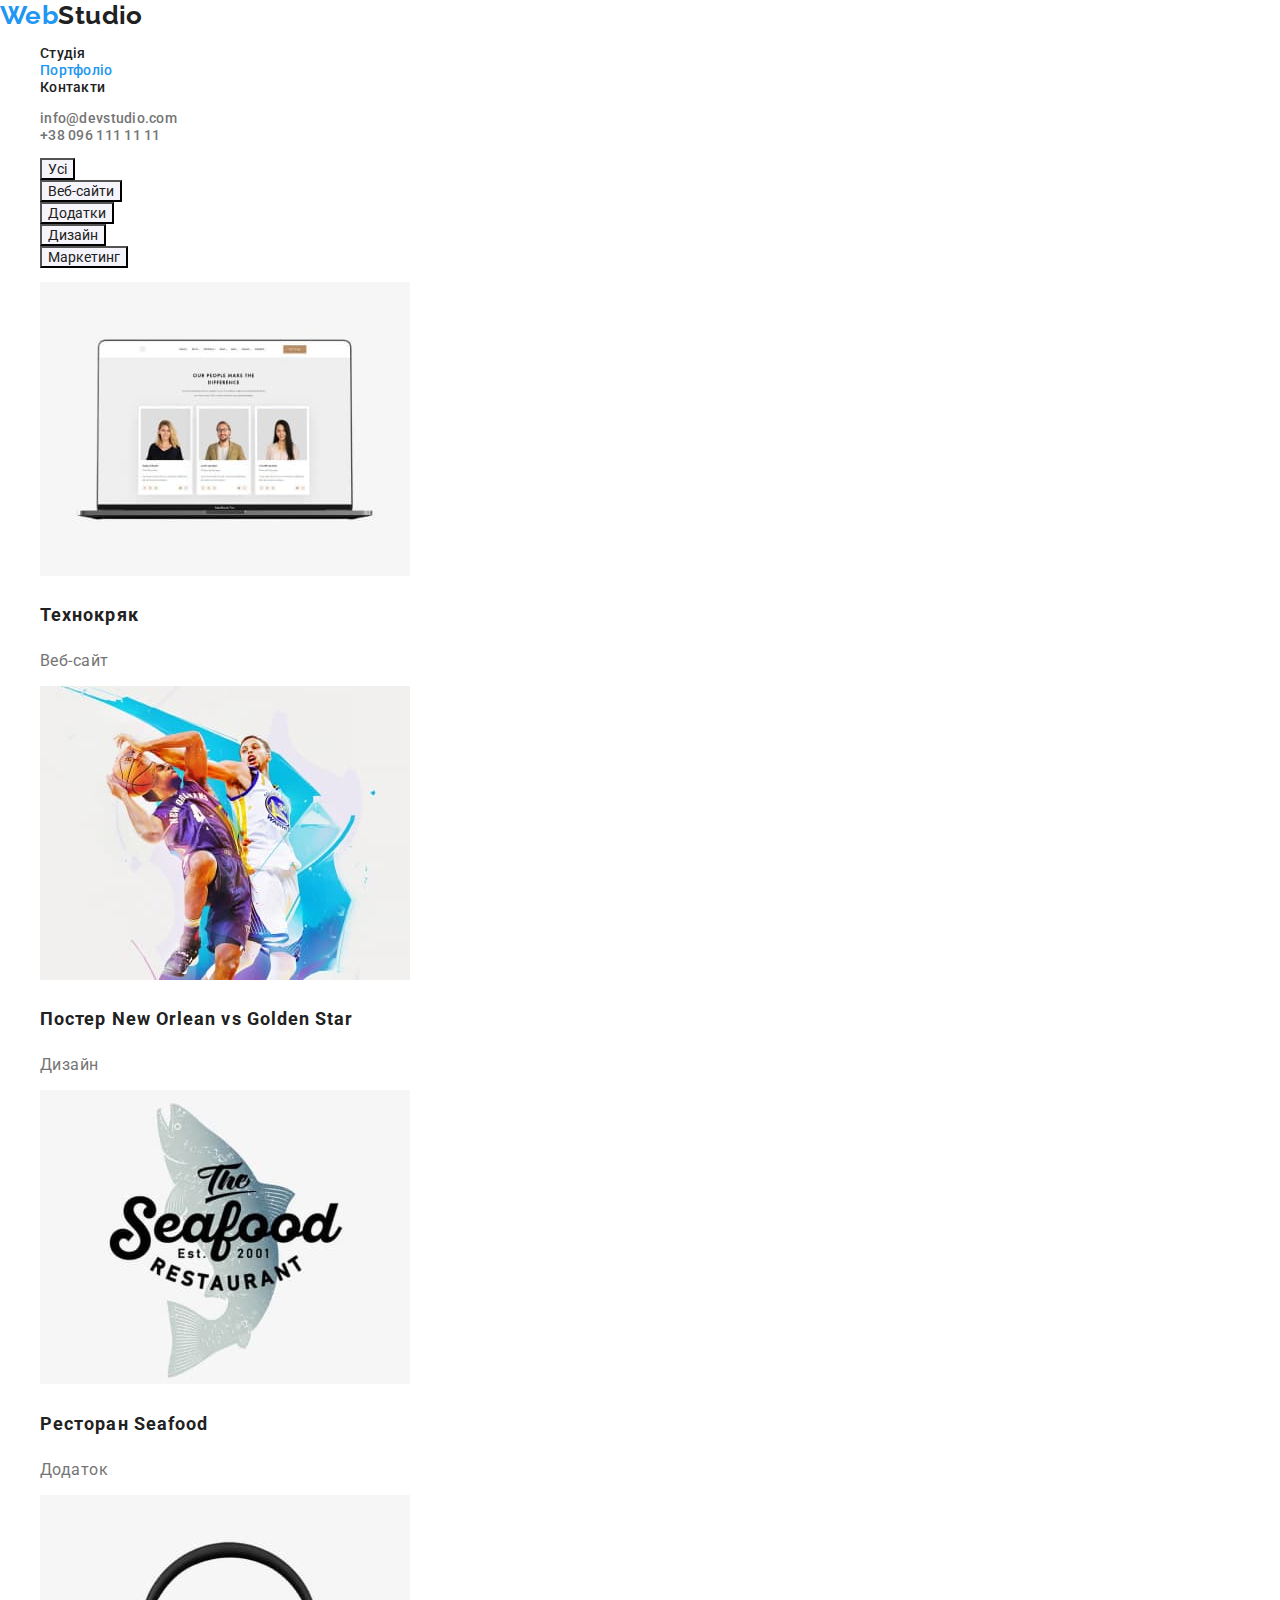
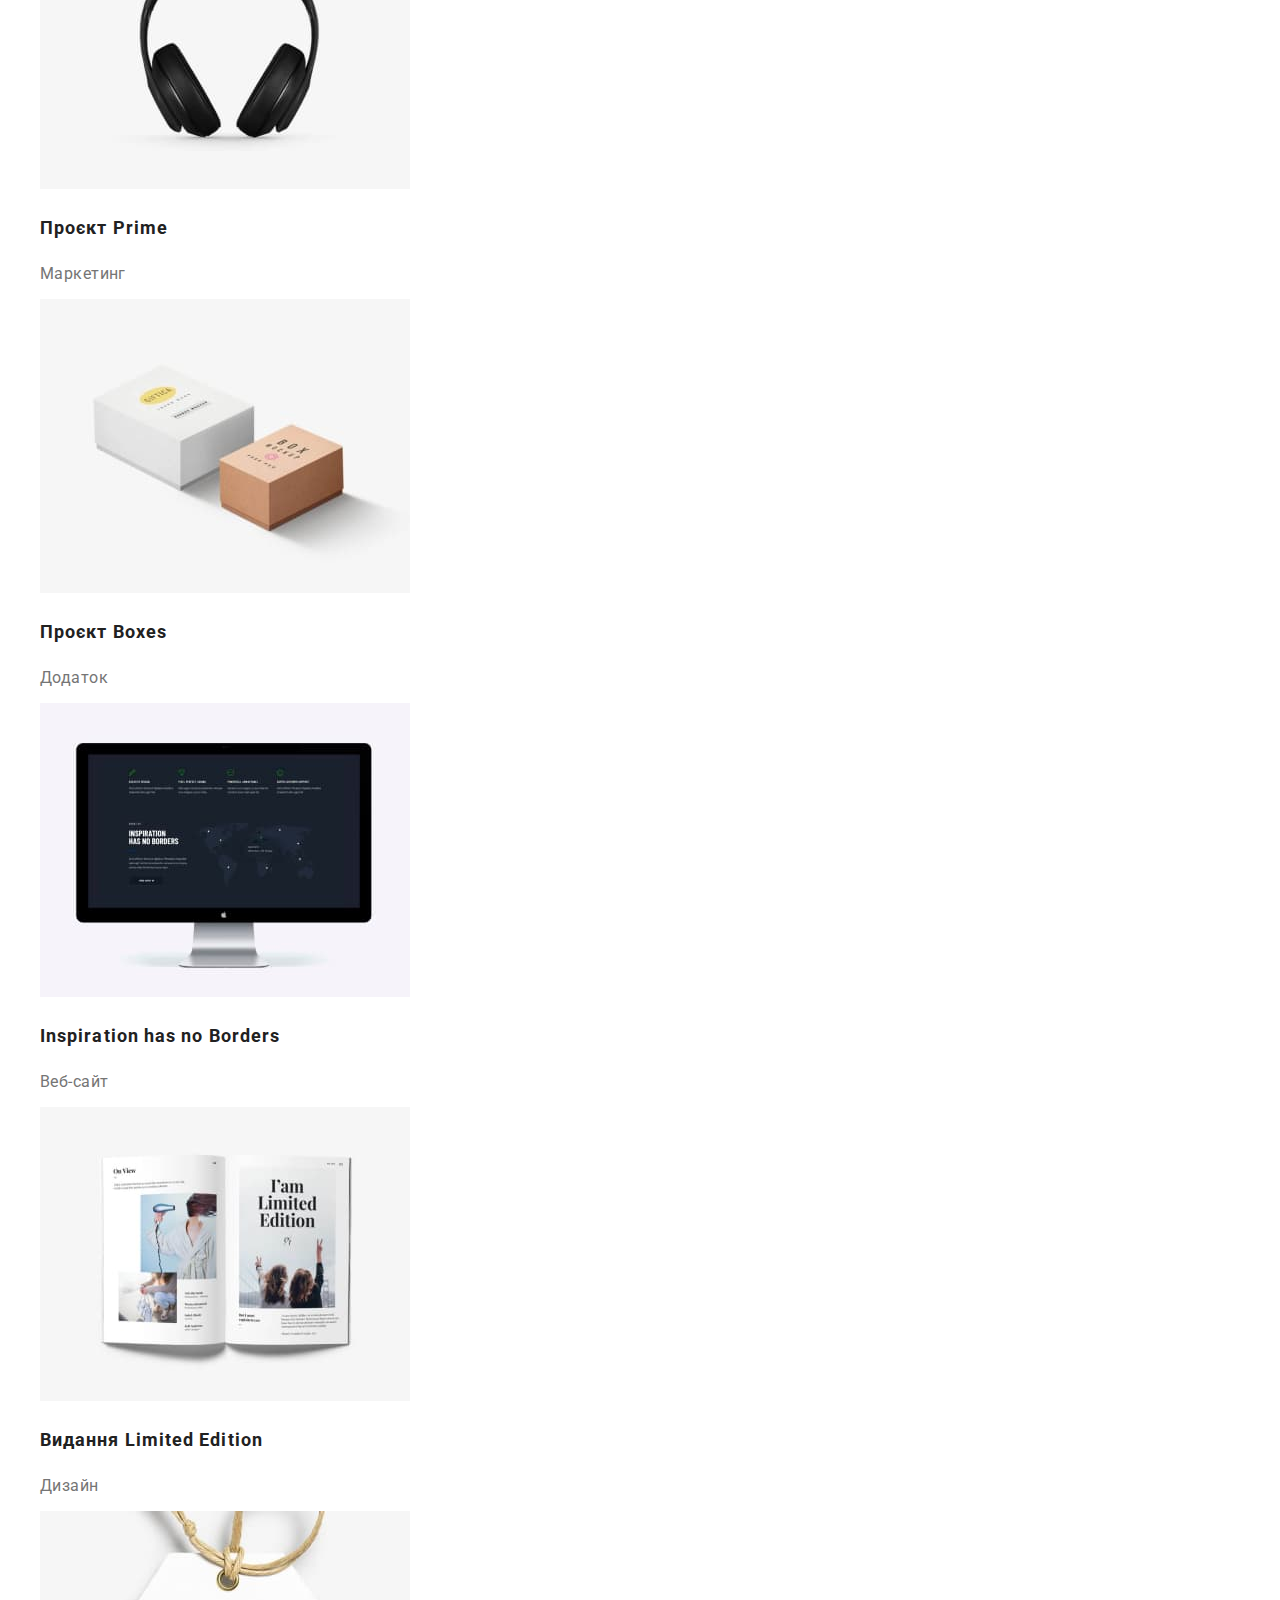
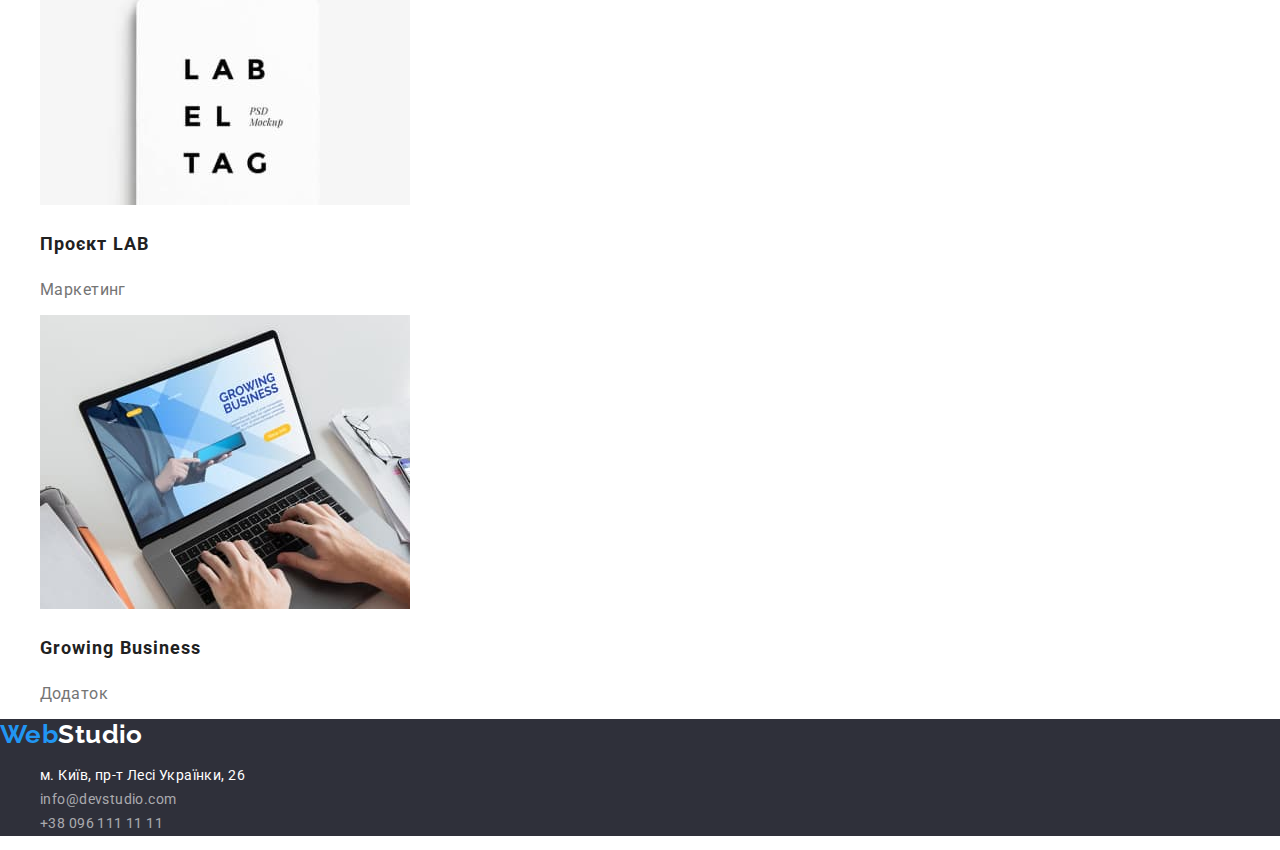
==== portfolio.html @ c24fa5ad "start hw3" ====
<!DOCTYPE html>
<html lang="en">
  <head>
    <meta charset="UTF-8" />
    <meta http-equiv="X-UA-Compatible" content="IE=edge" />
    <meta name="viewport" content="width=device-width, initial-scale=1.0" />
    <title>Portfolio</title>
    <link rel="preconnect" href="https://fonts.googleapis.com" />
    <link rel="preconnect" href="https://fonts.gstatic.com" crossorigin />
    <link
      href="https://fonts.googleapis.com/css2?family=Raleway:wght@700&family=Roboto:wght@400;500;700;900&display=swap"
      rel="stylesheet"
    />
    <link rel="stylesheet" href="https://cdnjs.cloudflare.com/ajax/libs/modern-normalize/1.1.0/modern-normalize.min.css">
    <link rel="stylesheet" href="./css/styles.css" />
  </head>
  <body>
    <header>
      <nav>
        <a href="./index.html" class="logo"> <span class="web-color">Web</span>Studio </a>

        <ul class="site-nav list">
          <li><a href="./index.html" class="link"> Студія </a></li>
          <li><a href="./portfolio.html" class="link current"> Портфоліо </a></li>
          <li><a href="#" class="link"> Контакти </a></li>
        </ul>
      </nav>

      <ul class="contact-nav list">
        <li><a href="mailto:info@devstudio.com" class="link-contact">info@devstudio.com</a></li>
        <li><a href="tel:+380961111111" class="link-contact">+38 096 111 11 11</a></li>
      </ul>
    </header>
    <main>
      <section>
        <h1 class="visually-hidden">Наше портфоліо</h1>
        <ul class="list">
          <li><button type="button" class="button-portfolio">Усі</button></li>
          <li><button type="button" class="button-portfolio">Веб-сайти</button></li>
          <li><button type="button" class="button-portfolio">Додатки</button></li>
          <li><button type="button" class="button-portfolio">Дизайн</button></li>
          <li><button type="button" class="button-portfolio">Маркетинг</button></li>
        </ul>
        <ul class="portfolio-list list">
          <li>
            <img src="./images/portfolio-1.jpg" alt="Зображення першого проєкту" width="370" />
            <h3 class="portfolio-header">Технокряк</h3>
            <p class="content-portfolio">Веб-сайт</p>
          </li>
          <li>
            <img src="./images/portfolio-2.jpg" alt="Зображення другого проєкту" width="370" />
            <h3 class="portfolio-header">Постер New Orlean vs Golden Star</h3>
            <p class="content-portfolio">Дизайн</p>
          </li>
          <li>
            <img src="./images/portfolio-3.jpg" alt="Зображення третього проєкту" width="370" />
            <h3 class="portfolio-header">Ресторан Seafood</h3>
            <p class="content-portfolio">Додаток</p>
          </li>
          <li>
            <img src="./images/portfolio-4.jpg" alt="Зображення четвертого проєкту" width="370" />
            <h3 class="portfolio-header">Проєкт Prime</h3>
            <p class="content-portfolio">Маркетинг</p>
          </li>
          <li>
            <img src="./images/portfolio-5.jpg" alt="Зображення п'ятого проєкту" width="370" />
            <h3 class="portfolio-header">Проєкт Boxes</h3>
            <p class="content-portfolio">Додаток</p>
          </li>
          <li>
            <img src="./images/portfolio-6.jpg" alt="Зображення шостого проєкту" width="370" />
            <h3 class="portfolio-header">Inspiration has no Borders</h3>
            <p class="content-portfolio">Веб-сайт</p>
          </li>
          <li>
            <img src="./images/portfolio-7.jpg" alt="Зображення сьомого проєкту" width="370" />
            <h3 class="portfolio-header">Видання Limited Edition</h3>
            <p class="content-portfolio">Дизайн</p>
          </li>
          <li>
            <img src="./images/portfolio-8.jpg" alt="Зображення восьмого проєкту" width="370" />
            <h3 class="portfolio-header">Проєкт LAB</h3>
            <p class="content-portfolio">Маркетинг</p>
          </li>
          <li>
            <img src="./images/portfolio-9.jpg" alt="Зображення девятого проєкту" width="370" />
            <h3 class="portfolio-header">Growing Business</h3>
            <p class="content-portfolio">Додаток</p>
          </li>
        </ul>
      </section>
    </main>
    <footer class="pidval">
      <a href="./index.html" class="logo-footer"> <span class="web-color">Web</span>Studio </a>
      <address class="no-italic">
        <ul class="footer-nav">
          <li>
            <a
              href="https://goo.gl/maps/CPtrU1FHBa2aNyZL9"
              target="_blank"
              rel="noopener noreferrer nofollow"
              class="google-adress"
            >
              м. Київ, пр-т Лесі Українки, 26
            </a>
          </li>
          <li><a href="mailto:info@devstudio.com" class="footer-contact">info@devstudio.com</a></li>
          <li><a href="tel:+380961111111" class="footer-contact">+38 096 111 11 11</a></li>
        </ul>
      </address>
    </footer>
  </body>
</html>
---- css/styles.css ----
:root {
  --primary-text-color: #757575;
  --H-and-header: #212121;
  --logo-and-hover: #2196f3;
  --button-no-active: #f5f4fa;
  --background-color: #fff;
  --background-color-secondary: #2f303a;
}
/*головне*/
body {
  font-family: 'Raleway', sans-serif;
  font-family: 'Roboto', sans-serif;
  background-color: var(--background-color);
  color: var(--primary-text-color);
  font-weight: 400;
  font-size: 14px;
  letter-spacing: 0.03em;
  margin: 0;
}
/*загальні класи*/
.list {
  list-style: none;
}
.container {
  width: 1200px;
  margin-left: auto;
  margin-right: auto;
}
.section-title {
  font-weight: 700;
  font-size: 36px;
  line-height: 1.16;
  color: var(--H-and-header);
}
.button {
  color: var(--background-color);
  background-color: var(--logo-and-hover);
  cursor: pointer;
}
.button:hover,
.button:focus {
  background-color: #188ce8;
}
.visually-hidden {
  position: absolute;
  white-space: nowrap;
  width: 1px;
  height: 1px;
  overflow: hidden;
  border: 0;
  padding: 0;
  clip: rect(0 0 0 0);
  clip-path: inset(50%);
  margin: -1px;
}
.no-italic {
  font-style: normal;
}
/*головний банер*/
.hero {
  background: var(--background-color-secondary);
}
.hero-text {
  font-weight: 900;
  font-size: 44px;
  line-height: 1.5;
  text-transform: uppercase;
  color: var(--background-color);
}
/*логотип сайта*/
.logo {
  color: var(--H-and-header);
  font-family: 'Raleway';
  font-weight: 700;
  font-size: 26px;
  line-height: 1.19;
  text-decoration: none;
}
.web-color {
  color: var(--logo-and-hover);
}

/*навігація по сайту*/
.site-nav .link {
  color: var(--H-and-header);
  font-weight: 500;
  line-height: 1.14;
  letter-spacing: 0.02em;
  text-decoration: none;
}
.site-nav .link:hover,
.site-nav .link:focus {
  color: var(--logo-and-hover);
}
.site-nav .link.current {
  color: var(--logo-and-hover);
}
.contact-nav .link-contact {
  font-weight: 500;
  line-height: 1.14;
  letter-spacing: 0.02em;
  color: var(--primary-text-color);
  text-decoration: none;
}
.contact-nav .link-contact:hover,
.contact-nav .link-contact:focus {
  color: var(--logo-and-hover);
}
/*Наші переваги*/
.title-features {
  font-weight: 700;
  line-height: 1.14;
  text-transform: uppercase;
  color: var(--H-and-header);
}
.p-features {
  line-height: 1.71;
}
/*наша команда*/
.section-team {
  background-color: var(--button-no-active);
}
.team-card {
  background-color: var(--background-color);
}
.team-header {
  color: var(--H-and-header);
  font-weight: 500;
  font-size: 16px;
  line-height: 1.19;
}
.team-text {
  font-size: 16px;
  line-height: 1.19;
}
/*сторінка портфоліо*/
.portfolio-list .list {
  color: var(--H-and-header);
}
.button-portfolio {
  background-color: var(--button-no-active);
  color: var(--H-and-header);
  cursor: pointer;
}
.button-portfolio:hover,
.button-portfolio:focus {
  color: var(--background-color);
  background-color: var(--logo-and-hover);
}
.portfolio-header {
  font-weight: 700;
  font-size: 18px;
  line-height: 2;
  letter-spacing: 0.06em;
  color: var(--H-and-header);
}
.content-portfolio {
  font-size: 16px;
  line-height: 1.19;
}
/*footer*/
/*контакти*/
.pidval {
  background-color: var(--background-color-secondary);
}
.logo-footer {
  color: var(--background-color);
  font-family: 'Raleway';
  font-weight: 700;
  font-size: 26px;
  line-height: 1.19;
  text-decoration: none;
}
.footer-nav {
  list-style: none;
}
.google-adress {
  line-height: 1.71;
  color: var(--background-color);
  text-decoration: none;
}
.footer-contact {
  text-decoration: none;
  line-height: 1.71;
  color: rgba(255, 255, 255, 0.6);
}
.google-adress:hover,
.google-adress:focus {
  color: var(--logo-and-hover);
}
.footer-contact:hover,
.footer-contact:focus {
  color: var(--logo-and-hover);
}
/* header text color #212121 */
/* main text color #757575 */
/* text on banner and button color background: #FFFFFF; */
/* text on banner and button blue: #2196F3 ; */
/* text black: #000000; */
/* big banner: #2F303A; */
/* our team background and buttons filter: #F5F4FA; */
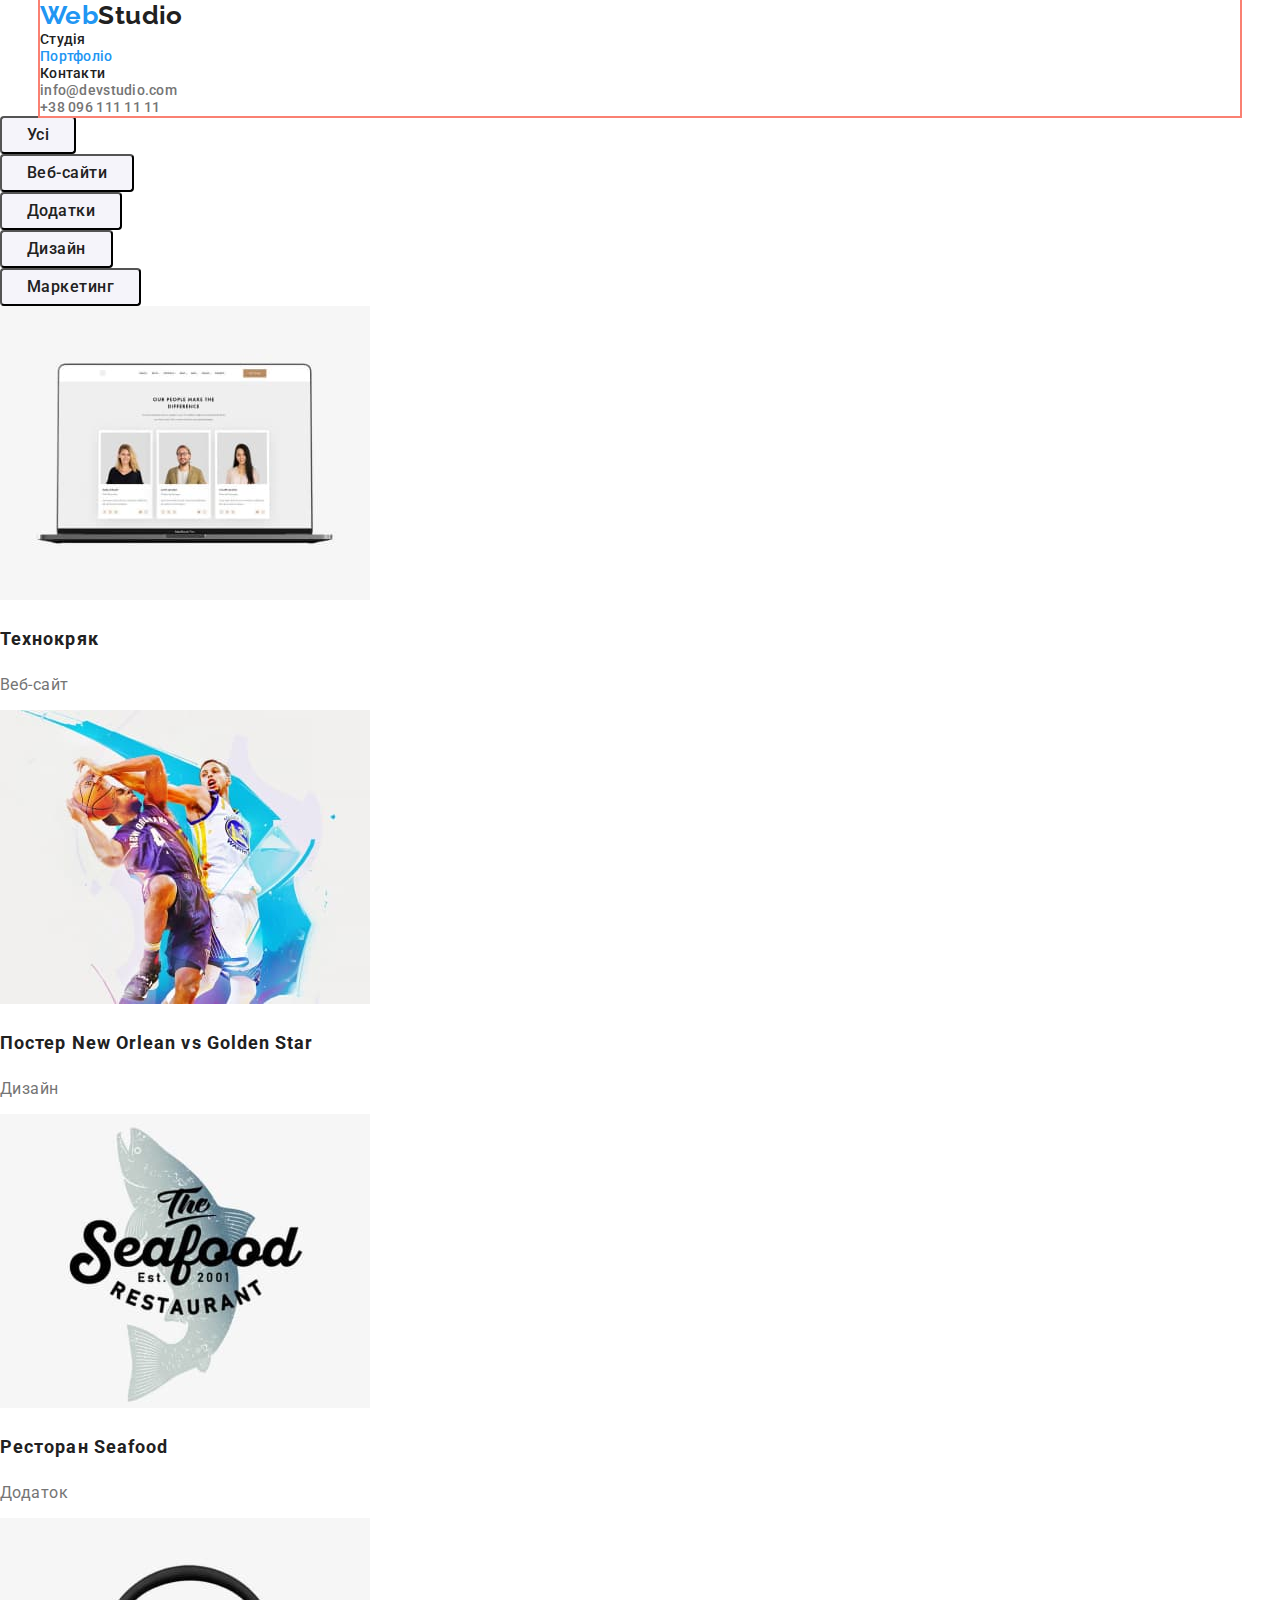
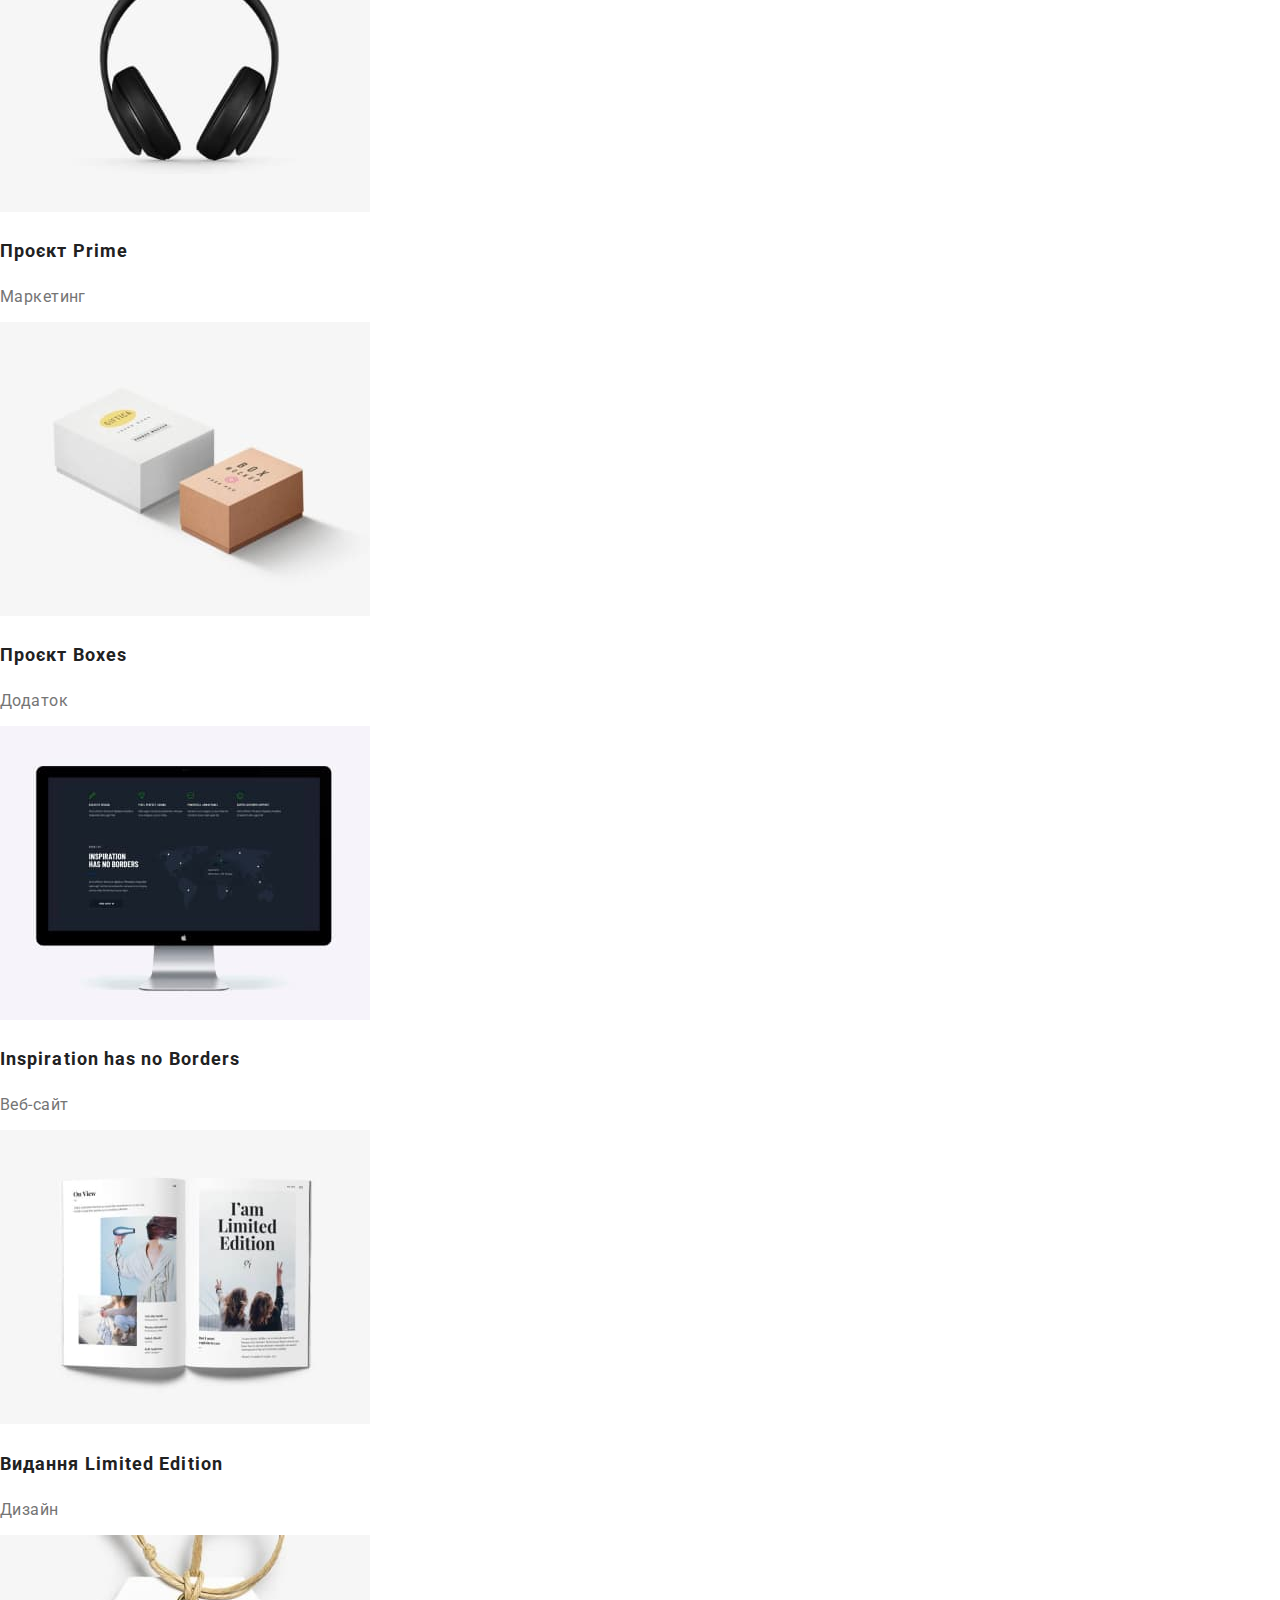
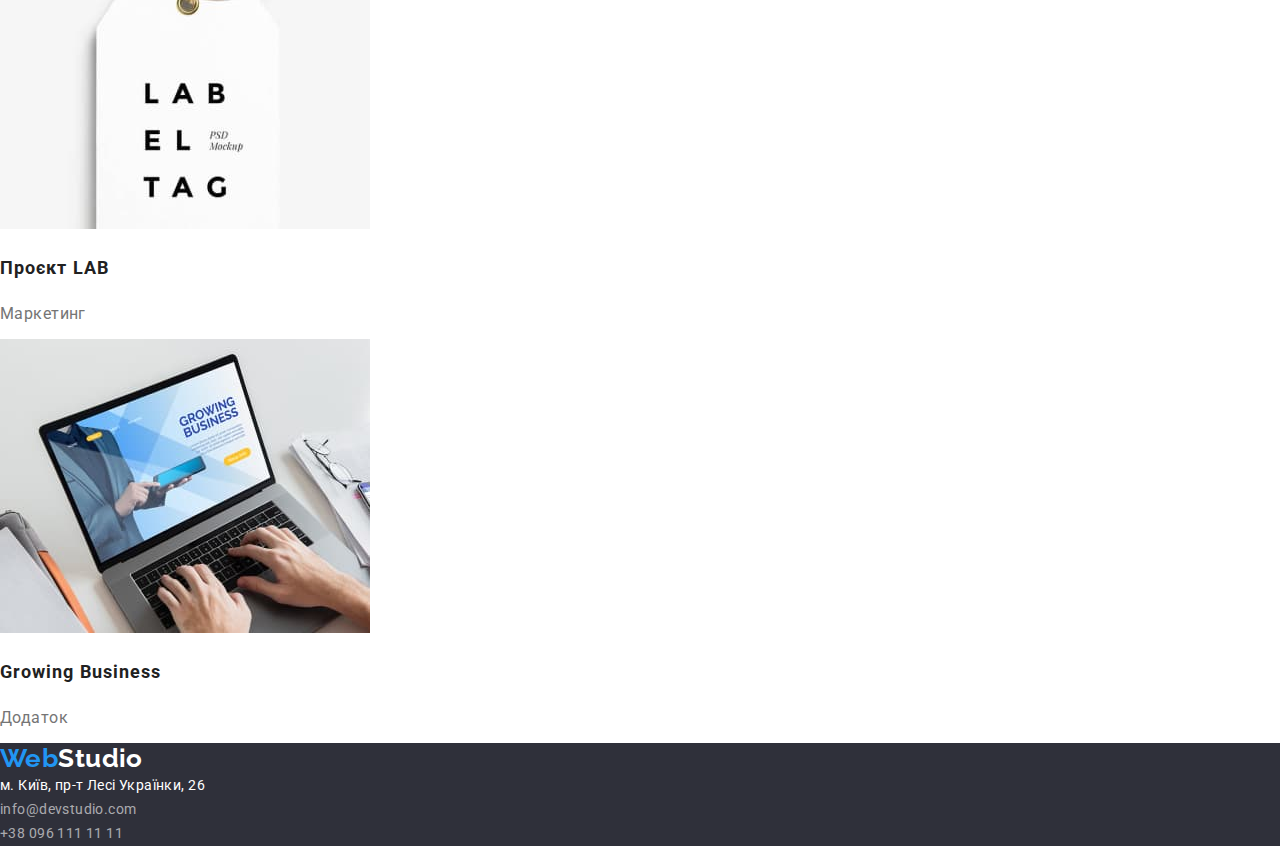
==== commit 7d0286c8: "перший урок" ====
--- a/portfolio.html
+++ b/portfolio.html
@@ -11,11 +11,14 @@
       href="https://fonts.googleapis.com/css2?family=Raleway:wght@700&family=Roboto:wght@400;500;700;900&display=swap"
       rel="stylesheet"
     />
-    <link rel="stylesheet" href="https://cdnjs.cloudflare.com/ajax/libs/modern-normalize/1.1.0/modern-normalize.min.css">
+    <link
+      rel="stylesheet"
+      href="https://cdnjs.cloudflare.com/ajax/libs/modern-normalize/1.1.0/modern-normalize.min.css"
+    />
     <link rel="stylesheet" href="./css/styles.css" />
   </head>
   <body>
-    <header>
+    <header class="container">
       <nav>
         <a href="./index.html" class="logo"> <span class="web-color">Web</span>Studio </a>
 
@@ -35,11 +38,31 @@
       <section>
         <h1 class="visually-hidden">Наше портфоліо</h1>
         <ul class="list">
-          <li><button type="button" class="button-portfolio">Усі</button></li>
-          <li><button type="button" class="button-portfolio">Веб-сайти</button></li>
-          <li><button type="button" class="button-portfolio">Додатки</button></li>
-          <li><button type="button" class="button-portfolio">Дизайн</button></li>
-          <li><button type="button" class="button-portfolio">Маркетинг</button></li>
+          <li>
+            <button type="button" class="button-portfolio">
+              <span class="btn-text-portfolio">Усі</span>
+            </button>
+          </li>
+          <li>
+            <button type="button" class="button-portfolio">
+              <span class="btn-text-portfolio">Веб-сайти</span>
+            </button>
+          </li>
+          <li>
+            <button type="button" class="button-portfolio">
+              <span class="btn-text-portfolio">Додатки</span>
+            </button>
+          </li>
+          <li>
+            <button type="button" class="button-portfolio">
+              <span class="btn-text-portfolio">Дизайн</span>
+            </button>
+          </li>
+          <li>
+            <button type="button" class="button-portfolio">
+              <span class="btn-text-portfolio">Маркетинг</span>
+            </button>
+          </li>
         </ul>
         <ul class="portfolio-list list">
           <li>
--- a/css/styles.css
+++ b/css/styles.css
@@ -15,24 +15,38 @@
   font-weight: 400;
   font-size: 14px;
   letter-spacing: 0.03em;
-  margin: 0;
 }
 /*загальні класи*/
 .list {
   list-style: none;
+  padding: 0;
+  margin: 0;
 }
 .container {
   width: 1200px;
   margin-left: auto;
   margin-right: auto;
+  outline: 2px solid salmon;
 }
 .section-title {
+  margin-top: 0;
+  margin-bottom: 50px;
   font-weight: 700;
   font-size: 36px;
   line-height: 1.16;
   color: var(--H-and-header);
 }
+.wedo-images {
+  margin-bottom: 94px;
+  background-color: tomato;
+}
 .button {
+  display: inline-block;
+  padding: 10px 32px;
+  border-radius: 4px;
+  min-width: 216px;
+  min-height: 50px;
+  text-align: center;
   color: var(--background-color);
   background-color: var(--logo-and-hover);
   cursor: pointer;
@@ -40,6 +54,13 @@
 .button:hover,
 .button:focus {
   background-color: #188ce8;
+  box-shadow: 0px 4px 4px rgba(0, 0, 0, 0.15);
+}
+.button-text-main {
+  font-weight: 700;
+  font-size: 16px;
+  line-height: 1, 88;
+  letter-spacing: 0.06em;
 }
 .visually-hidden {
   position: absolute;
@@ -59,13 +80,18 @@
 /*головний банер*/
 .hero {
   background: var(--background-color-secondary);
+  text-align: center;
 }
 .hero-text {
+  margin-top: 0;
+  margin-bottom: 40;
   font-weight: 900;
   font-size: 44px;
   line-height: 1.5;
   text-transform: uppercase;
   color: var(--background-color);
+
+  /* background-color: tomato; */
 }
 /*логотип сайта*/
 .logo {
@@ -108,12 +134,16 @@
 }
 /*Наші переваги*/
 .title-features {
+  margin-top: 94px;
+  margin-bottom: 10px;
   font-weight: 700;
   line-height: 1.14;
   text-transform: uppercase;
   color: var(--H-and-header);
 }
 .p-features {
+  margin-top: 0;
+  margin-bottom: 94px;
   line-height: 1.71;
 }
 /*наша команда*/
@@ -122,28 +152,51 @@
 }
 .team-card {
   background-color: var(--background-color);
+  width: 270px;
+  height: 368px;
+  margin-bottom: 94px;
 }
 .team-header {
+  margin-top: 0;
+  margin-bottom: 10px;
   color: var(--H-and-header);
   font-weight: 500;
   font-size: 16px;
   line-height: 1.19;
 }
 .team-text {
-  font-size: 16px;
-  line-height: 1.19;
+  margin-top: 0;
+  margin-bottom: 30px;
+  font-size: 16px;
+  line-height: 1.19;
+}
+.team-image {
+  margin-bottom: 30px;
 }
 /*сторінка портфоліо*/
 .portfolio-list .list {
   color: var(--H-and-header);
 }
 .button-portfolio {
+  padding: 6px 25px;
+  border-radius: 4px;
+  min-width: 73px;
+  min-height: 38px;
   background-color: var(--button-no-active);
   color: var(--H-and-header);
   cursor: pointer;
+  text-align: center;
+}
+.btn-text-portfolio {
+  font-weight: 500;
+  font-size: 16px;
+  line-height: 1, 63;
+  letter-spacing: 0.03em;
 }
 .button-portfolio:hover,
 .button-portfolio:focus {
+  box-shadow: 0px 3px 1px rgba(0, 0, 0, 0.1), 0px 1px 2px rgba(0, 0, 0, 0.08),
+    0px 2px 2px rgba(0, 0, 0, 0.12);
   color: var(--background-color);
   background-color: var(--logo-and-hover);
 }
@@ -173,6 +226,8 @@
 }
 .footer-nav {
   list-style: none;
+  padding: 0;
+  margin: 0;
 }
 .google-adress {
   line-height: 1.71;
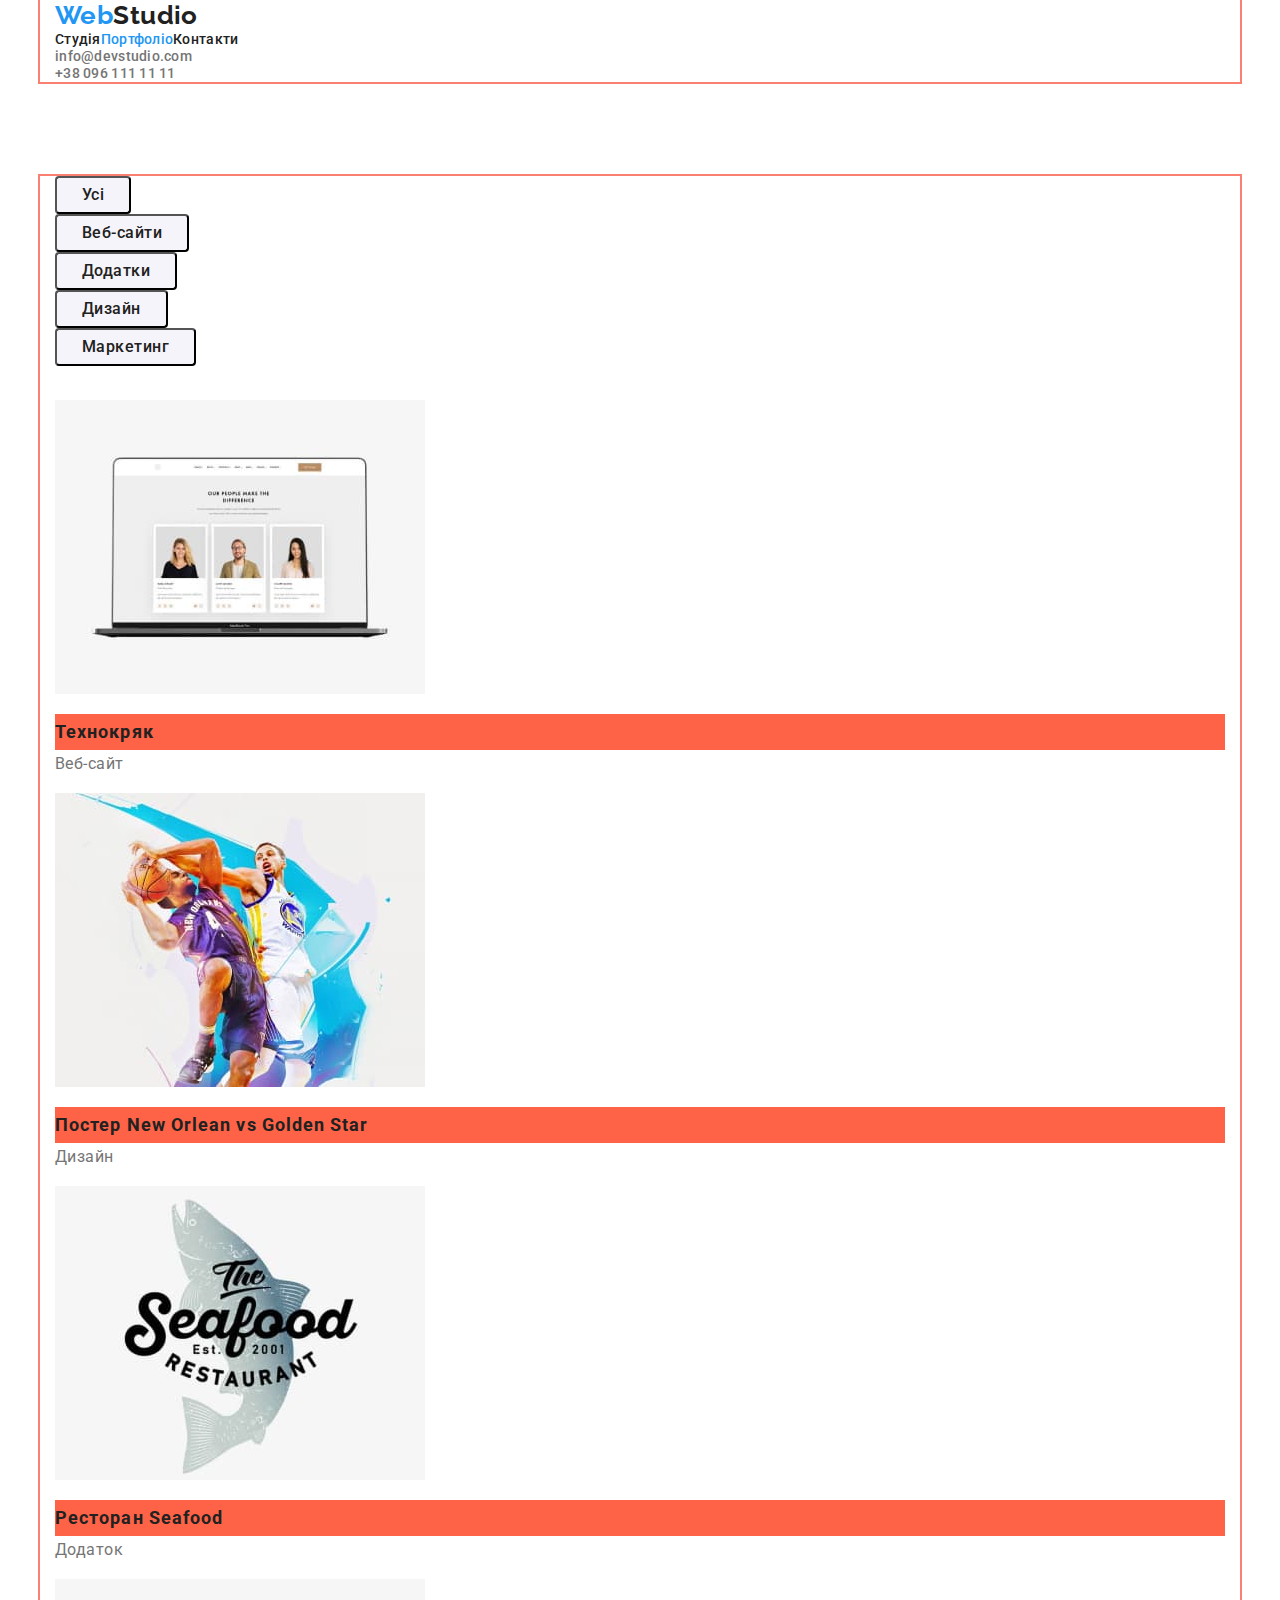
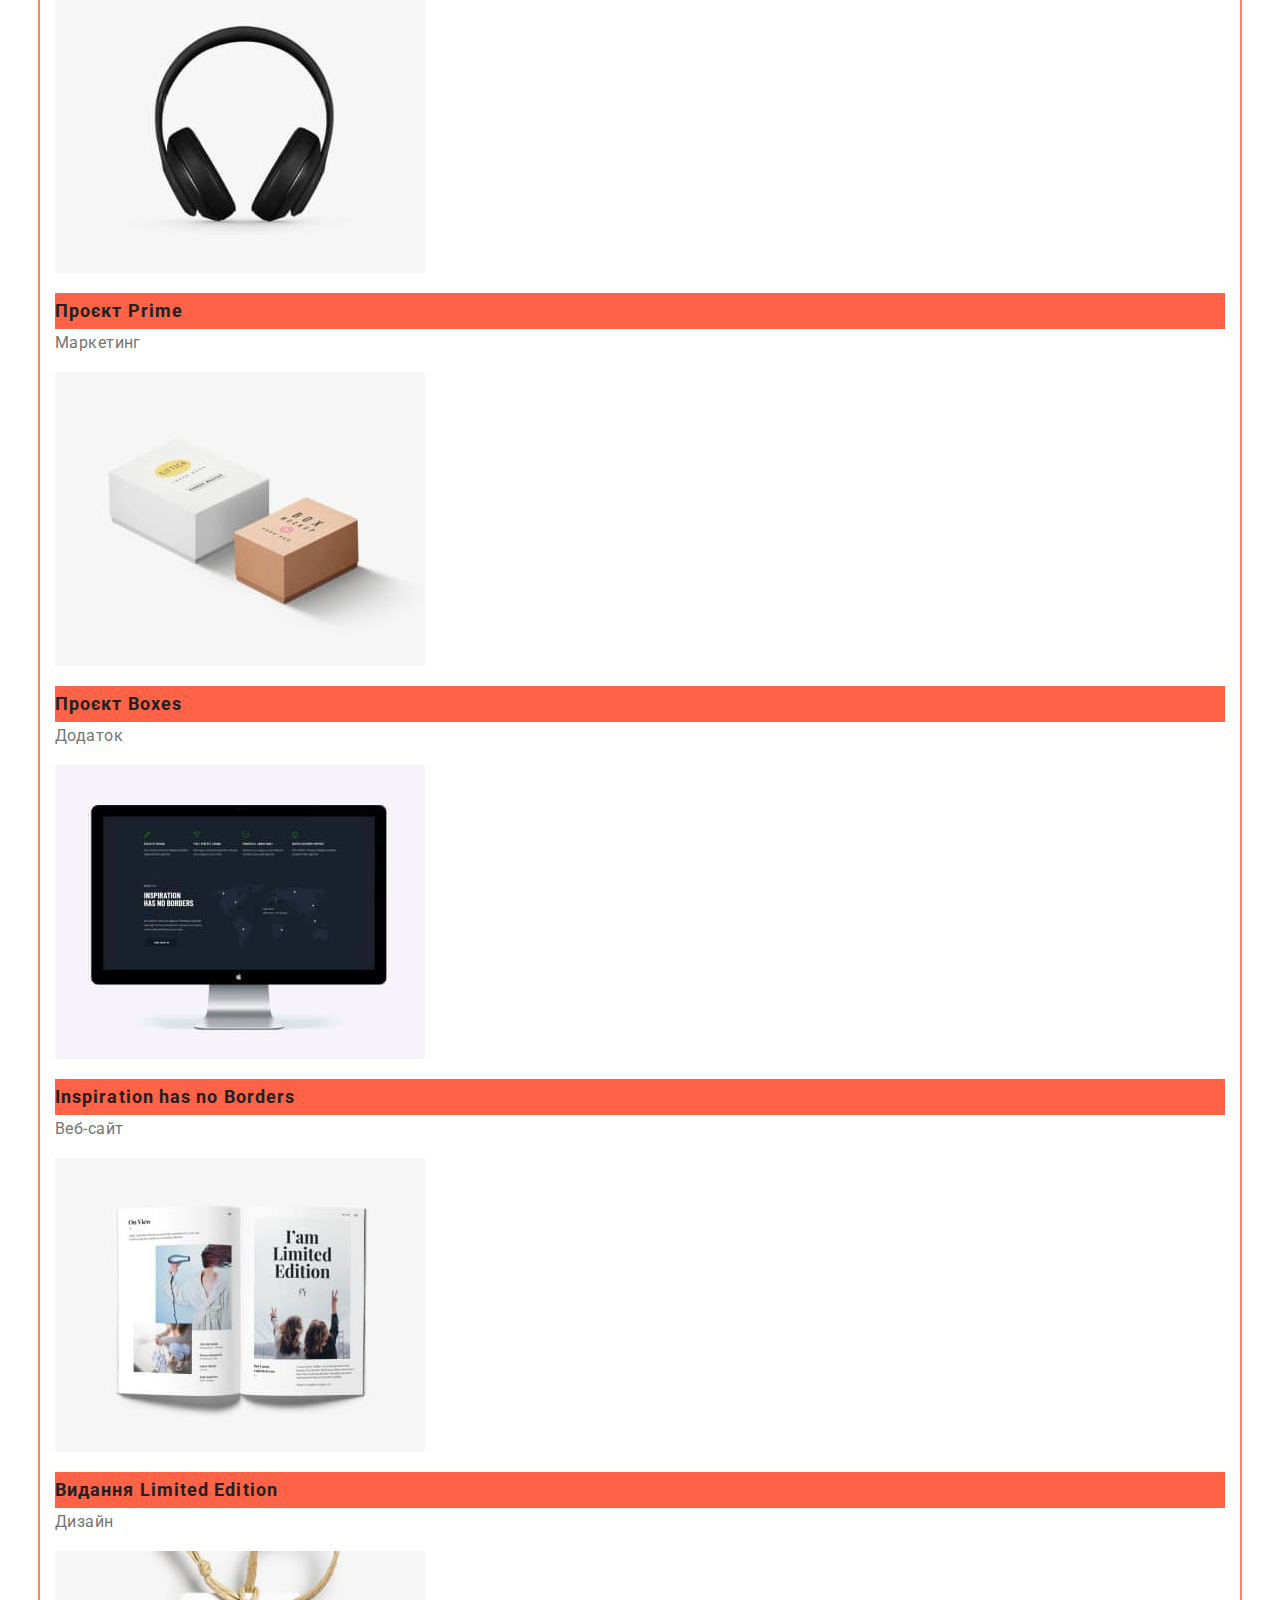
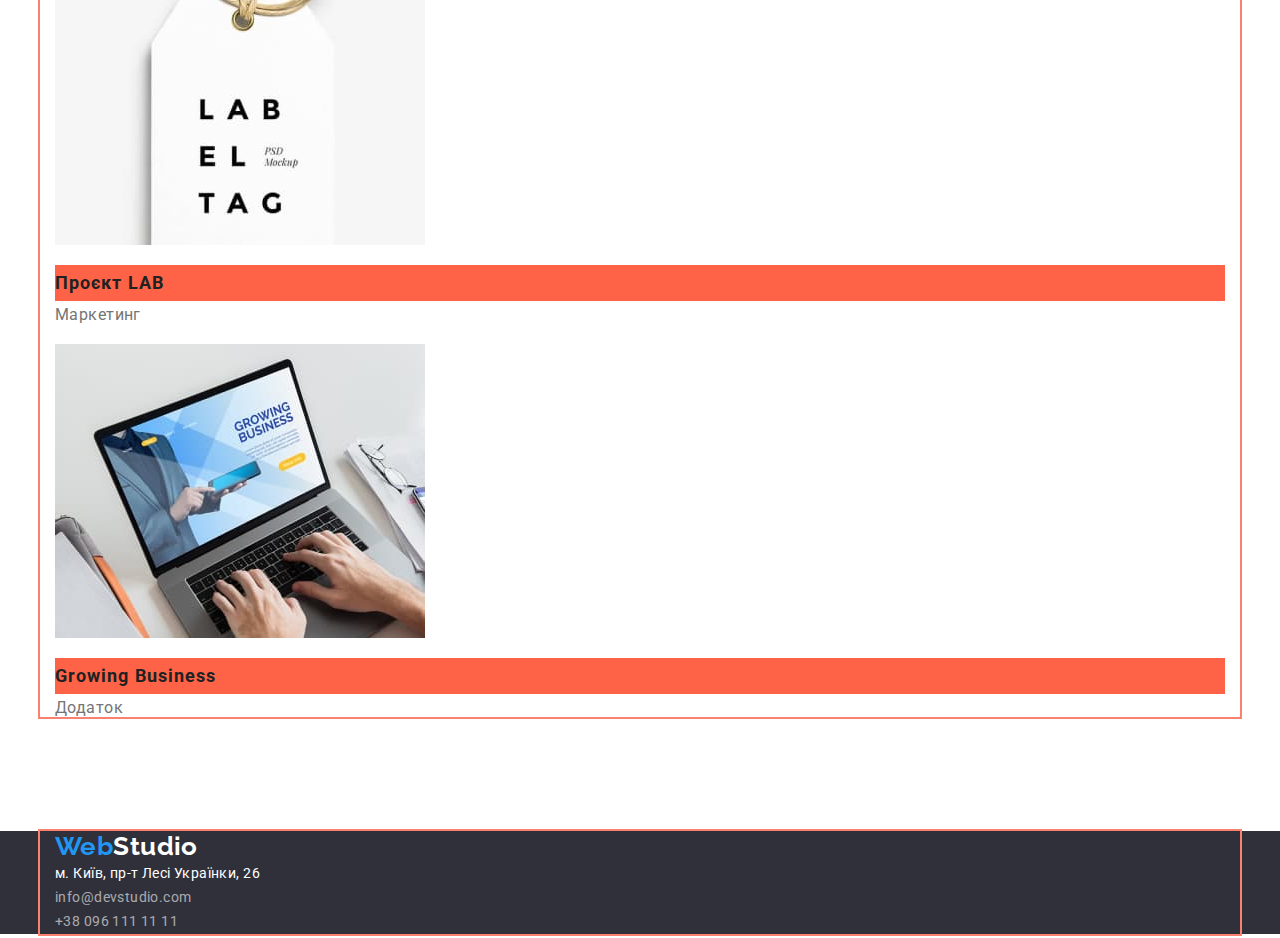
==== commit 74d326d6: "исправил ошибки" ====
--- a/portfolio.html
+++ b/portfolio.html
@@ -18,119 +18,171 @@
     <link rel="stylesheet" href="./css/styles.css" />
   </head>
   <body>
-    <header class="container">
-      <nav>
-        <a href="./index.html" class="logo"> <span class="web-color">Web</span>Studio </a>
-
-        <ul class="site-nav list">
-          <li><a href="./index.html" class="link"> Студія </a></li>
-          <li><a href="./portfolio.html" class="link current"> Портфоліо </a></li>
-          <li><a href="#" class="link"> Контакти </a></li>
+    <header>
+      <div class="container">
+        <nav>
+          <a href="./index.html" class="logo"> <span class="web-color">Web</span>Studio </a>
+          <ul class="site-nav list">
+            <li><a href="./index.html" class="link"> Студія </a></li>
+            <li><a href="./portfolio.html" class="link current"> Портфоліо </a></li>
+            <li><a href="#" class="link"> Контакти </a></li>
+          </ul>
+        </nav>
+        <ul class="contact-nav list">
+          <li><a href="mailto:info@devstudio.com" class="link-contact">info@devstudio.com</a></li>
+          <li><a href="tel:+380961111111" class="link-contact">+38 096 111 11 11</a></li>
         </ul>
-      </nav>
-
-      <ul class="contact-nav list">
-        <li><a href="mailto:info@devstudio.com" class="link-contact">info@devstudio.com</a></li>
-        <li><a href="tel:+380961111111" class="link-contact">+38 096 111 11 11</a></li>
-      </ul>
+      </div>
     </header>
     <main>
-      <section>
-        <h1 class="visually-hidden">Наше портфоліо</h1>
-        <ul class="list">
-          <li>
-            <button type="button" class="button-portfolio">
-              <span class="btn-text-portfolio">Усі</span>
-            </button>
-          </li>
-          <li>
-            <button type="button" class="button-portfolio">
-              <span class="btn-text-portfolio">Веб-сайти</span>
-            </button>
-          </li>
-          <li>
-            <button type="button" class="button-portfolio">
-              <span class="btn-text-portfolio">Додатки</span>
-            </button>
-          </li>
-          <li>
-            <button type="button" class="button-portfolio">
-              <span class="btn-text-portfolio">Дизайн</span>
-            </button>
-          </li>
-          <li>
-            <button type="button" class="button-portfolio">
-              <span class="btn-text-portfolio">Маркетинг</span>
-            </button>
-          </li>
-        </ul>
-        <ul class="portfolio-list list">
-          <li>
-            <img src="./images/portfolio-1.jpg" alt="Зображення першого проєкту" width="370" />
-            <h3 class="portfolio-header">Технокряк</h3>
-            <p class="content-portfolio">Веб-сайт</p>
-          </li>
-          <li>
-            <img src="./images/portfolio-2.jpg" alt="Зображення другого проєкту" width="370" />
-            <h3 class="portfolio-header">Постер New Orlean vs Golden Star</h3>
-            <p class="content-portfolio">Дизайн</p>
-          </li>
-          <li>
-            <img src="./images/portfolio-3.jpg" alt="Зображення третього проєкту" width="370" />
-            <h3 class="portfolio-header">Ресторан Seafood</h3>
-            <p class="content-portfolio">Додаток</p>
-          </li>
-          <li>
-            <img src="./images/portfolio-4.jpg" alt="Зображення четвертого проєкту" width="370" />
-            <h3 class="portfolio-header">Проєкт Prime</h3>
-            <p class="content-portfolio">Маркетинг</p>
-          </li>
-          <li>
-            <img src="./images/portfolio-5.jpg" alt="Зображення п'ятого проєкту" width="370" />
-            <h3 class="portfolio-header">Проєкт Boxes</h3>
-            <p class="content-portfolio">Додаток</p>
-          </li>
-          <li>
-            <img src="./images/portfolio-6.jpg" alt="Зображення шостого проєкту" width="370" />
-            <h3 class="portfolio-header">Inspiration has no Borders</h3>
-            <p class="content-portfolio">Веб-сайт</p>
-          </li>
-          <li>
-            <img src="./images/portfolio-7.jpg" alt="Зображення сьомого проєкту" width="370" />
-            <h3 class="portfolio-header">Видання Limited Edition</h3>
-            <p class="content-portfolio">Дизайн</p>
-          </li>
-          <li>
-            <img src="./images/portfolio-8.jpg" alt="Зображення восьмого проєкту" width="370" />
-            <h3 class="portfolio-header">Проєкт LAB</h3>
-            <p class="content-portfolio">Маркетинг</p>
-          </li>
-          <li>
-            <img src="./images/portfolio-9.jpg" alt="Зображення девятого проєкту" width="370" />
-            <h3 class="portfolio-header">Growing Business</h3>
-            <p class="content-portfolio">Додаток</p>
-          </li>
-        </ul>
+      <section class="section">
+        <div class="container">
+          <h1 class="visually-hidden">Наше портфоліо</h1>
+          <ul class="list list-filters">
+            <li>
+              <button type="button" class="button-portfolio">
+                <span class="btn-text-portfolio">Усі</span>
+              </button>
+            </li>
+            <li>
+              <button type="button" class="button-portfolio">
+                <span class="btn-text-portfolio">Веб-сайти</span>
+              </button>
+            </li>
+            <li>
+              <button type="button" class="button-portfolio">
+                <span class="btn-text-portfolio">Додатки</span>
+              </button>
+            </li>
+            <li>
+              <button type="button" class="button-portfolio">
+                <span class="btn-text-portfolio">Дизайн</span>
+              </button>
+            </li>
+            <li>
+              <button type="button" class="button-portfolio">
+                <span class="btn-text-portfolio">Маркетинг</span>
+              </button>
+            </li>
+          </ul>
+          <ul class="portfolio-list list">
+            <li>
+              <img
+                src="./images/portfolio-1.jpg"
+                alt="Зображення першого проєкту"
+                width="370"
+                class="portfolio-image"
+              />
+              <h3 class="portfolio-header">Технокряк</h3>
+              <p class="content-portfolio">Веб-сайт</p>
+            </li>
+            <li>
+              <img
+                src="./images/portfolio-2.jpg"
+                alt="Зображення другого проєкту"
+                width="370"
+                class="portfolio-image"
+              />
+              <h3 class="portfolio-header">Постер New Orlean vs Golden Star</h3>
+              <p class="content-portfolio">Дизайн</p>
+            </li>
+            <li>
+              <img
+                src="./images/portfolio-3.jpg"
+                alt="Зображення третього проєкту"
+                width="370"
+                class="portfolio-image"
+              />
+              <h3 class="portfolio-header">Ресторан Seafood</h3>
+              <p class="content-portfolio">Додаток</p>
+            </li>
+            <li>
+              <img
+                src="./images/portfolio-4.jpg"
+                alt="Зображення четвертого проєкту"
+                width="370"
+                class="portfolio-image"
+              />
+              <h3 class="portfolio-header">Проєкт Prime</h3>
+              <p class="content-portfolio">Маркетинг</p>
+            </li>
+            <li>
+              <img
+                src="./images/portfolio-5.jpg"
+                alt="Зображення п'ятого проєкту"
+                width="370"
+                class="portfolio-image"
+              />
+              <h3 class="portfolio-header">Проєкт Boxes</h3>
+              <p class="content-portfolio">Додаток</p>
+            </li>
+            <li>
+              <img
+                src="./images/portfolio-6.jpg"
+                alt="Зображення шостого проєкту"
+                width="370"
+                class="portfolio-image"
+              />
+              <h3 class="portfolio-header">Inspiration has no Borders</h3>
+              <p class="content-portfolio">Веб-сайт</p>
+            </li>
+            <li>
+              <img
+                src="./images/portfolio-7.jpg"
+                alt="Зображення сьомого проєкту"
+                width="370"
+                class="portfolio-image"
+              />
+              <h3 class="portfolio-header">Видання Limited Edition</h3>
+              <p class="content-portfolio">Дизайн</p>
+            </li>
+            <li>
+              <img
+                src="./images/portfolio-8.jpg"
+                alt="Зображення восьмого проєкту"
+                width="370"
+                class="portfolio-image"
+              />
+              <h3 class="portfolio-header">Проєкт LAB</h3>
+              <p class="content-portfolio">Маркетинг</p>
+            </li>
+            <li>
+              <img
+                src="./images/portfolio-9.jpg"
+                alt="Зображення девятого проєкту"
+                width="370"
+                class="portfolio-image"
+              />
+              <h3 class="portfolio-header">Growing Business</h3>
+              <p class="content-portfolio">Додаток</p>
+            </li>
+          </ul>
+        </div>
       </section>
     </main>
+
     <footer class="pidval">
-      <a href="./index.html" class="logo-footer"> <span class="web-color">Web</span>Studio </a>
-      <address class="no-italic">
-        <ul class="footer-nav">
-          <li>
-            <a
-              href="https://goo.gl/maps/CPtrU1FHBa2aNyZL9"
-              target="_blank"
-              rel="noopener noreferrer nofollow"
-              class="google-adress"
-            >
-              м. Київ, пр-т Лесі Українки, 26
-            </a>
-          </li>
-          <li><a href="mailto:info@devstudio.com" class="footer-contact">info@devstudio.com</a></li>
-          <li><a href="tel:+380961111111" class="footer-contact">+38 096 111 11 11</a></li>
-        </ul>
-      </address>
+      <div class="container">
+        <a href="./index.html" class="logo-footer"> <span class="web-color">Web</span>Studio </a>
+        <address class="no-italic">
+          <ul class="footer-nav">
+            <li>
+              <a
+                href="https://goo.gl/maps/CPtrU1FHBa2aNyZL9"
+                target="_blank"
+                rel="noopener noreferrer nofollow"
+                class="google-adress"
+              >
+                м. Київ, пр-т Лесі Українки, 26
+              </a>
+            </li>
+            <li>
+              <a href="mailto:info@devstudio.com" class="footer-contact">info@devstudio.com</a>
+            </li>
+            <li><a href="tel:+380961111111" class="footer-contact phone">+38 096 111 11 11</a></li>
+          </ul>
+        </address>
+      </div>
     </footer>
   </body>
 </html>
--- a/css/styles.css
+++ b/css/styles.css
@@ -17,15 +17,20 @@
   letter-spacing: 0.03em;
 }
 /*загальні класи*/
+.section {
+  padding-top: 94px;
+  padding-bottom: 94px;
+}
 .list {
   list-style: none;
   padding: 0;
   margin: 0;
 }
 .container {
+  width: 100%;
+  margin: 0 auto;
   width: 1200px;
-  margin-left: auto;
-  margin-right: auto;
+  padding: 0 15px;
   outline: 2px solid salmon;
 }
 .section-title {
@@ -37,7 +42,6 @@
   color: var(--H-and-header);
 }
 .wedo-images {
-  margin-bottom: 94px;
   background-color: tomato;
 }
 .button {
@@ -121,6 +125,12 @@
 .site-nav .link.current {
   color: var(--logo-and-hover);
 }
+.site-nav {
+  display: flex;
+}
+.site-nav .li-item {
+  margin-right: 50px;
+}
 .contact-nav .link-contact {
   font-weight: 500;
   line-height: 1.14;
@@ -134,7 +144,6 @@
 }
 /*Наші переваги*/
 .title-features {
-  margin-top: 94px;
   margin-bottom: 10px;
   font-weight: 700;
   line-height: 1.14;
@@ -143,7 +152,6 @@
 }
 .p-features {
   margin-top: 0;
-  margin-bottom: 94px;
   line-height: 1.71;
 }
 /*наша команда*/
@@ -154,7 +162,6 @@
   background-color: var(--background-color);
   width: 270px;
   height: 368px;
-  margin-bottom: 94px;
 }
 .team-header {
   margin-top: 0;
@@ -172,8 +179,13 @@
 }
 .team-image {
   margin-bottom: 30px;
+  display: block;
 }
 /*сторінка портфоліо*/
+.portfolio-image {
+  margin-bottom: 20px;
+  display: block;
+}
 .portfolio-list .list {
   color: var(--H-and-header);
 }
@@ -206,17 +218,28 @@
   line-height: 2;
   letter-spacing: 0.06em;
   color: var(--H-and-header);
+  margin-top: 0;
+  margin-bottom: 4px;
+  background-color: tomato;
 }
 .content-portfolio {
   font-size: 16px;
   line-height: 1.19;
+  margin-top: 0;
+  margin-bottom: 20px;
+}
+.list-filters {
+  margin-bottom: 34px;
 }
 /*footer*/
 /*контакти*/
 .pidval {
   background-color: var(--background-color-secondary);
+  /* padding: 60px 0; */
 }
 .logo-footer {
+  margin-top: 0px;
+  margin-bottom: 20px;
   color: var(--background-color);
   font-family: 'Raleway';
   font-weight: 700;
@@ -230,11 +253,15 @@
   margin: 0;
 }
 .google-adress {
+  padding-top: 0;
+  padding-bottom: 9px;
   line-height: 1.71;
   color: var(--background-color);
   text-decoration: none;
 }
 .footer-contact {
+  padding-top: 0;
+  padding-bottom: 9px;
   text-decoration: none;
   line-height: 1.71;
   color: rgba(255, 255, 255, 0.6);
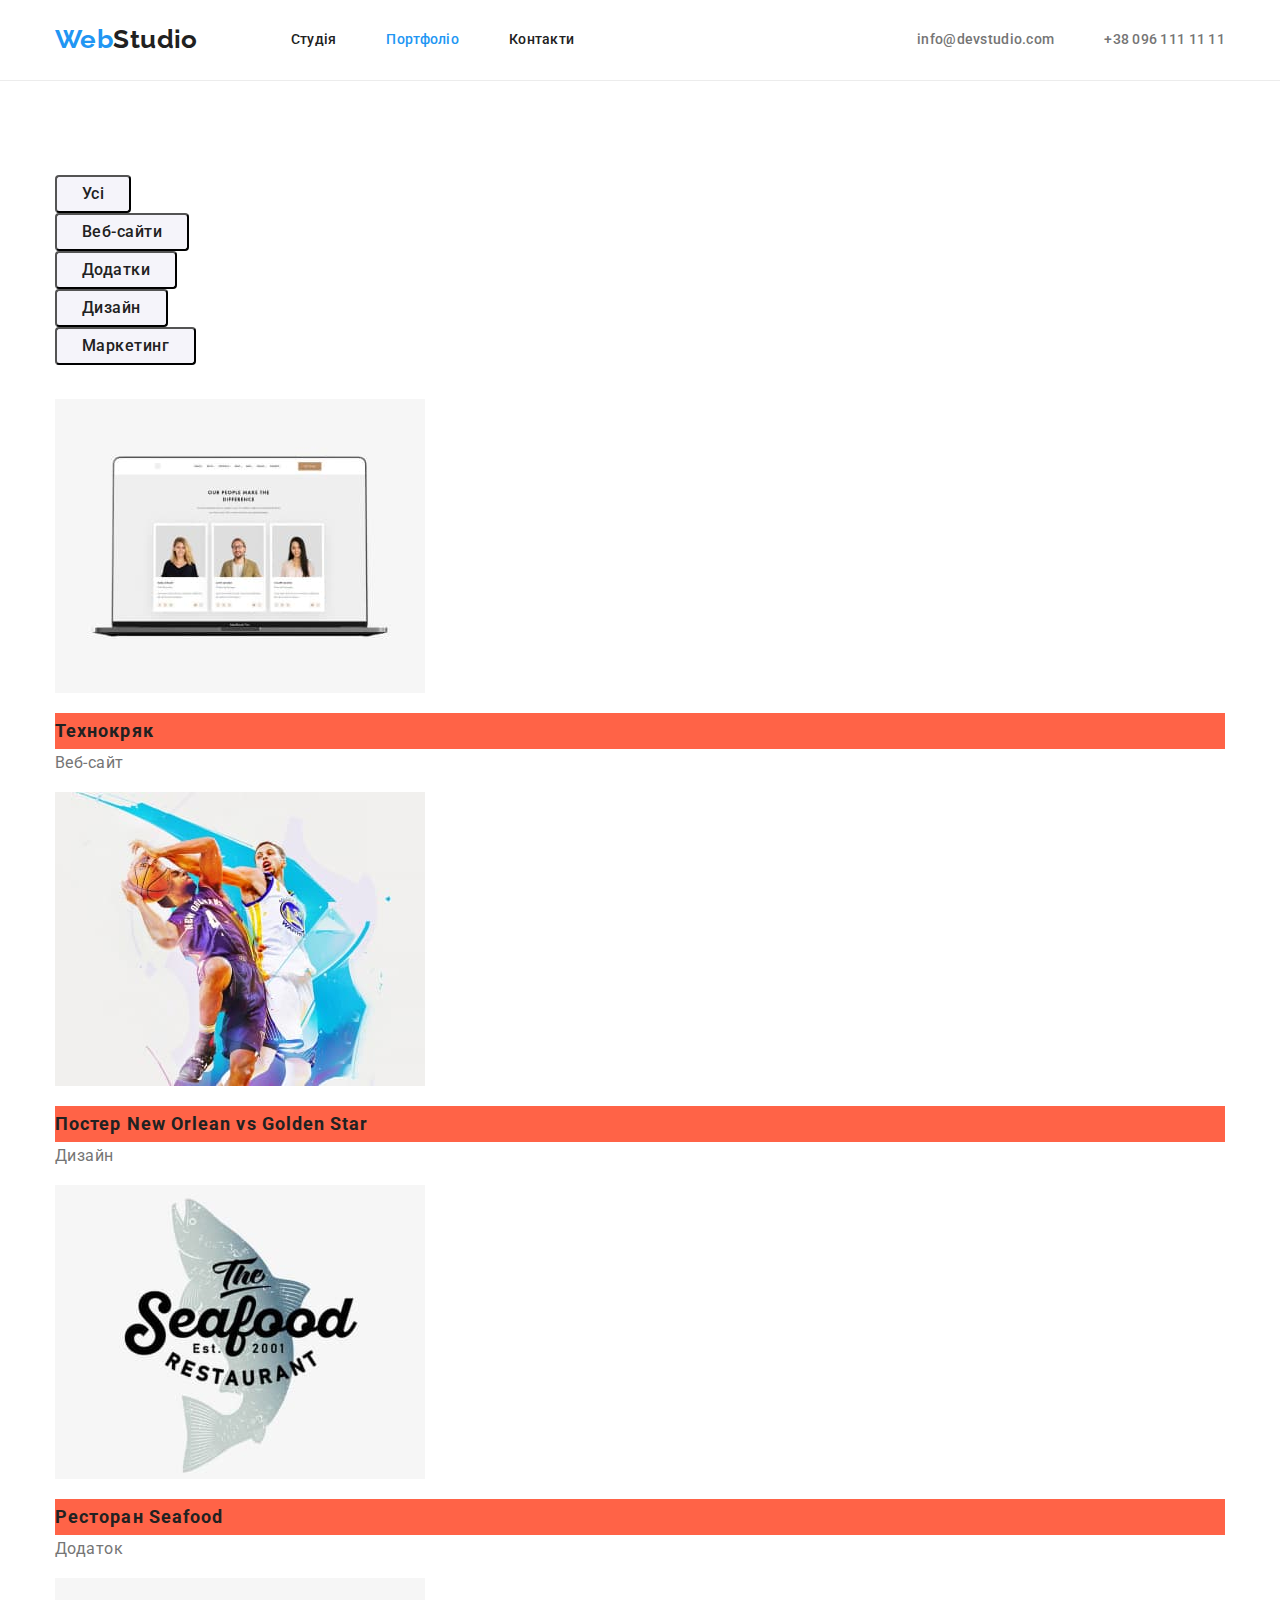
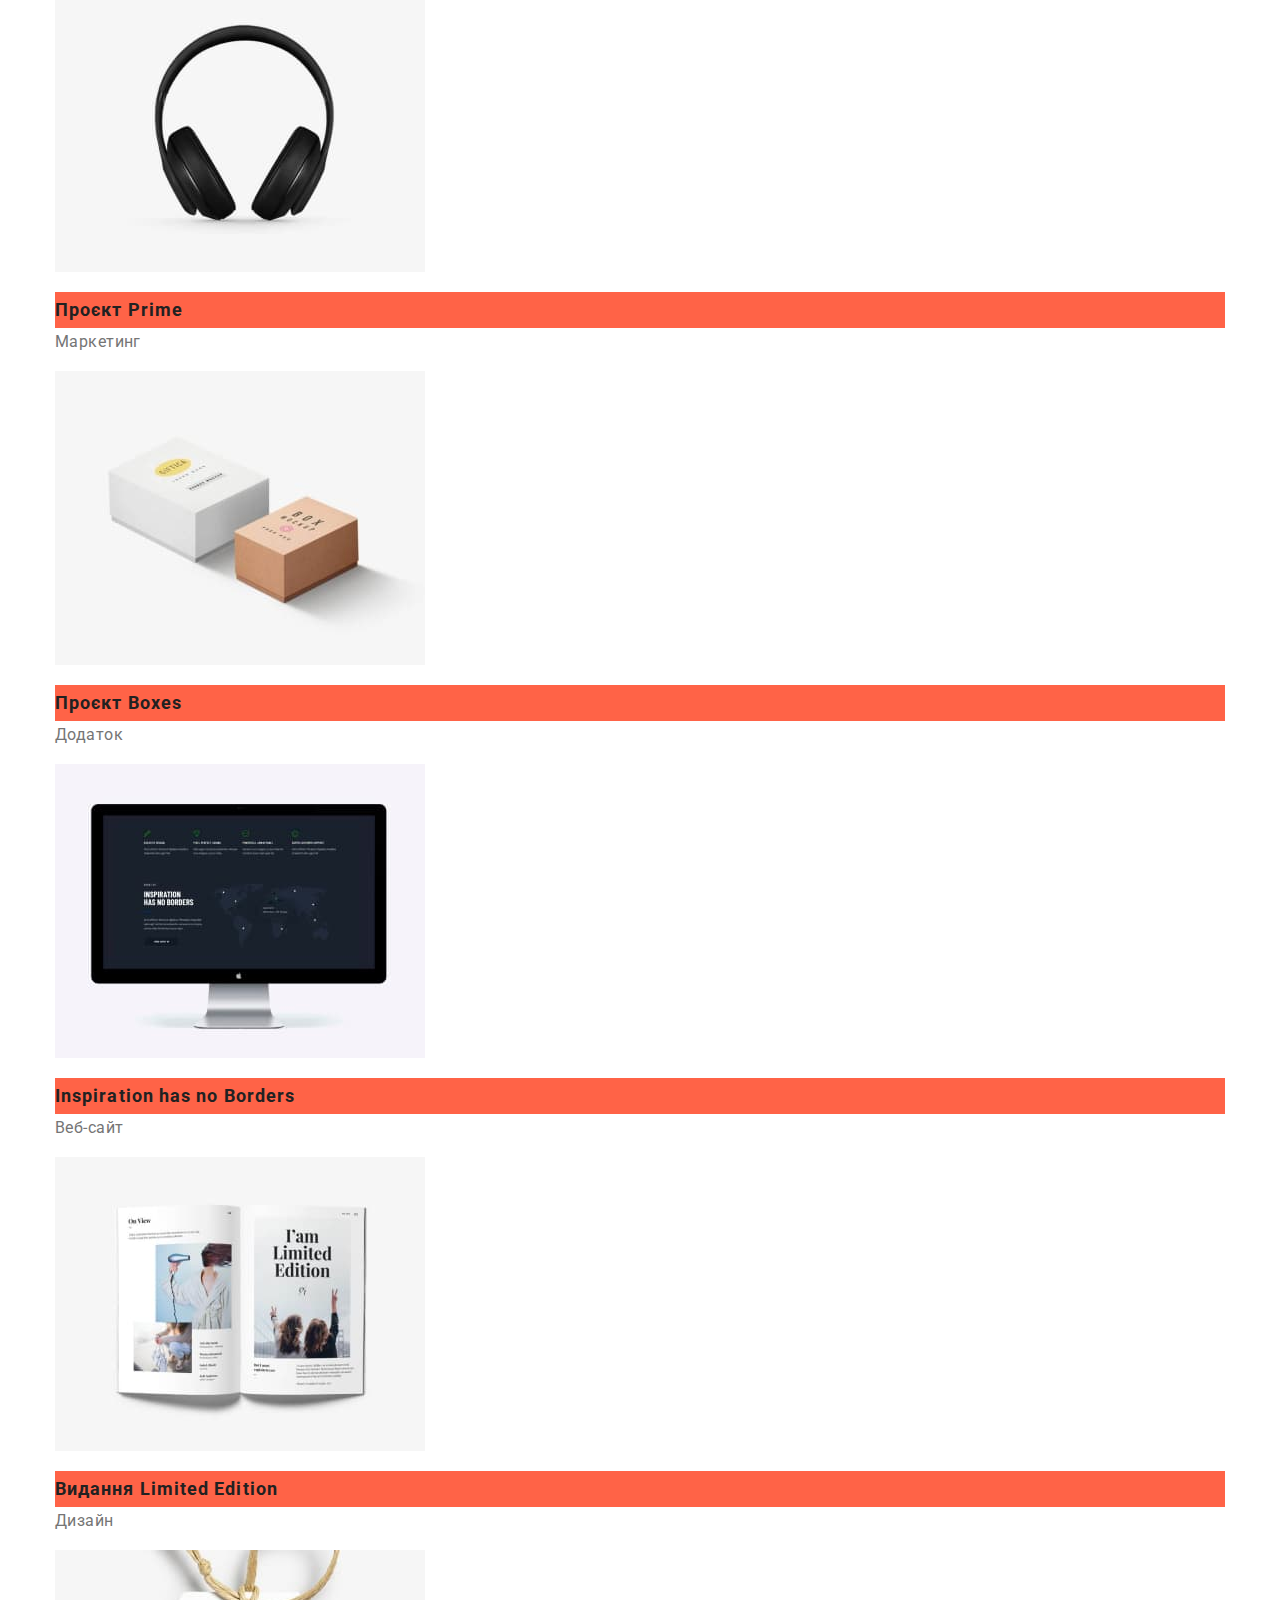
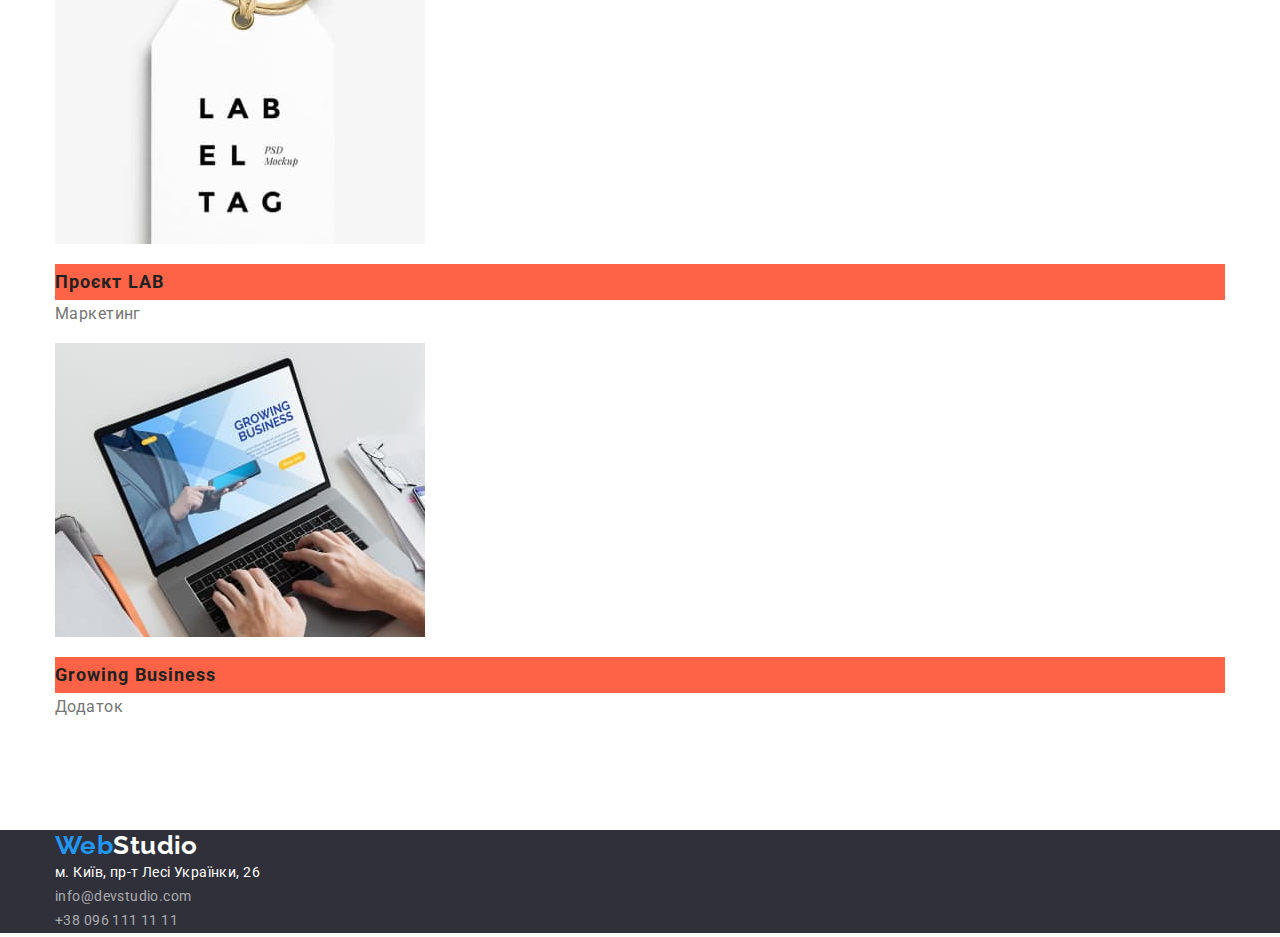
==== commit d1f7ee9a: "промежуток" ====
--- a/portfolio.html
+++ b/portfolio.html
@@ -18,19 +18,19 @@
     <link rel="stylesheet" href="./css/styles.css" />
   </head>
   <body>
-    <header>
-      <div class="container">
-        <nav>
+    <header class="header">
+      <div class="container main-nav">
+        <nav class="main-nav">
           <a href="./index.html" class="logo"> <span class="web-color">Web</span>Studio </a>
           <ul class="site-nav list">
-            <li><a href="./index.html" class="link"> Студія </a></li>
-            <li><a href="./portfolio.html" class="link current"> Портфоліо </a></li>
-            <li><a href="#" class="link"> Контакти </a></li>
+            <li class="li-item"><a href="./index.html" class="link"> Студія </a></li>
+            <li class="li-item"><a href="./portfolio.html" class="link current"> Портфоліо </a></li>
+            <li class="li-item"><a href="#" class="link"> Контакти </a></li>
           </ul>
         </nav>
         <ul class="contact-nav list">
-          <li><a href="mailto:info@devstudio.com" class="link-contact">info@devstudio.com</a></li>
-          <li><a href="tel:+380961111111" class="link-contact">+38 096 111 11 11</a></li>
+          <li class="item-contact"><a href="mailto:info@devstudio.com" class="link-contact">info@devstudio.com</a></li>
+          <li class="item-contact"><a href="tel:+380961111111" class="link-contact">+38 096 111 11 11</a></li>
         </ul>
       </div>
     </header>
--- a/css/styles.css
+++ b/css/styles.css
@@ -31,7 +31,6 @@
   margin: 0 auto;
   width: 1200px;
   padding: 0 15px;
-  outline: 2px solid salmon;
 }
 .section-title {
   margin-top: 0;
@@ -40,9 +39,14 @@
   font-size: 36px;
   line-height: 1.16;
   color: var(--H-and-header);
-}
-.wedo-images {
-  background-color: tomato;
+  text-align: center;
+}
+.main-nav {
+  display: flex;
+  align-items: center;
+}
+.header {
+  border-bottom: 1px solid #ececec;
 }
 .button {
   display: inline-block;
@@ -105,6 +109,10 @@
   font-size: 26px;
   line-height: 1.19;
   text-decoration: none;
+  display: block;
+  padding-top: 24px;
+  padding-bottom: 25px;
+  margin-right: 93px;
 }
 .web-color {
   color: var(--logo-and-hover);
@@ -117,6 +125,9 @@
   line-height: 1.14;
   letter-spacing: 0.02em;
   text-decoration: none;
+  padding-top: 32px;
+  padding-bottom: 32px;
+  display: block;
 }
 .site-nav .link:hover,
 .site-nav .link:focus {
@@ -128,10 +139,20 @@
 .site-nav {
   display: flex;
 }
-.site-nav .li-item {
-  margin-right: 50px;
+.site-nav .li-item + .li-item {
+  margin-left: 50px;
+}
+.contact-nav {
+  display: flex;
+  margin-left: auto;
+}
+.contact-nav .item-contact + .item-contact {
+  margin-left: 50px;
 }
 .contact-nav .link-contact {
+  padding-top: 32px;
+  padding-bottom: 32px;
+  display: block;
   font-weight: 500;
   line-height: 1.14;
   letter-spacing: 0.02em;
@@ -143,6 +164,12 @@
   color: var(--logo-and-hover);
 }
 /*Наші переваги*/
+.feature-list {
+  display: flex;
+}
+.feature-list .feature-item + .feature-item {
+  margin-left: 30px;
+}
 .title-features {
   margin-bottom: 10px;
   font-weight: 700;
@@ -154,7 +181,20 @@
   margin-top: 0;
   line-height: 1.71;
 }
+/* що ми робимо */
+.wedo-images {
+  display: flex;
+}
+.wedo-images .wedo-items + .wedo-items {
+  margin-left: 30px;
+}
 /*наша команда*/
+.team-list {
+  display: flex;
+}
+.team-list .team-card + .team-card {
+  margin-left: 30px;
+}
 .section-team {
   background-color: var(--button-no-active);
 }
@@ -170,12 +210,14 @@
   font-weight: 500;
   font-size: 16px;
   line-height: 1.19;
+  text-align: center;
 }
 .team-text {
   margin-top: 0;
   margin-bottom: 30px;
   font-size: 16px;
   line-height: 1.19;
+  text-align: center;
 }
 .team-image {
   margin-bottom: 30px;
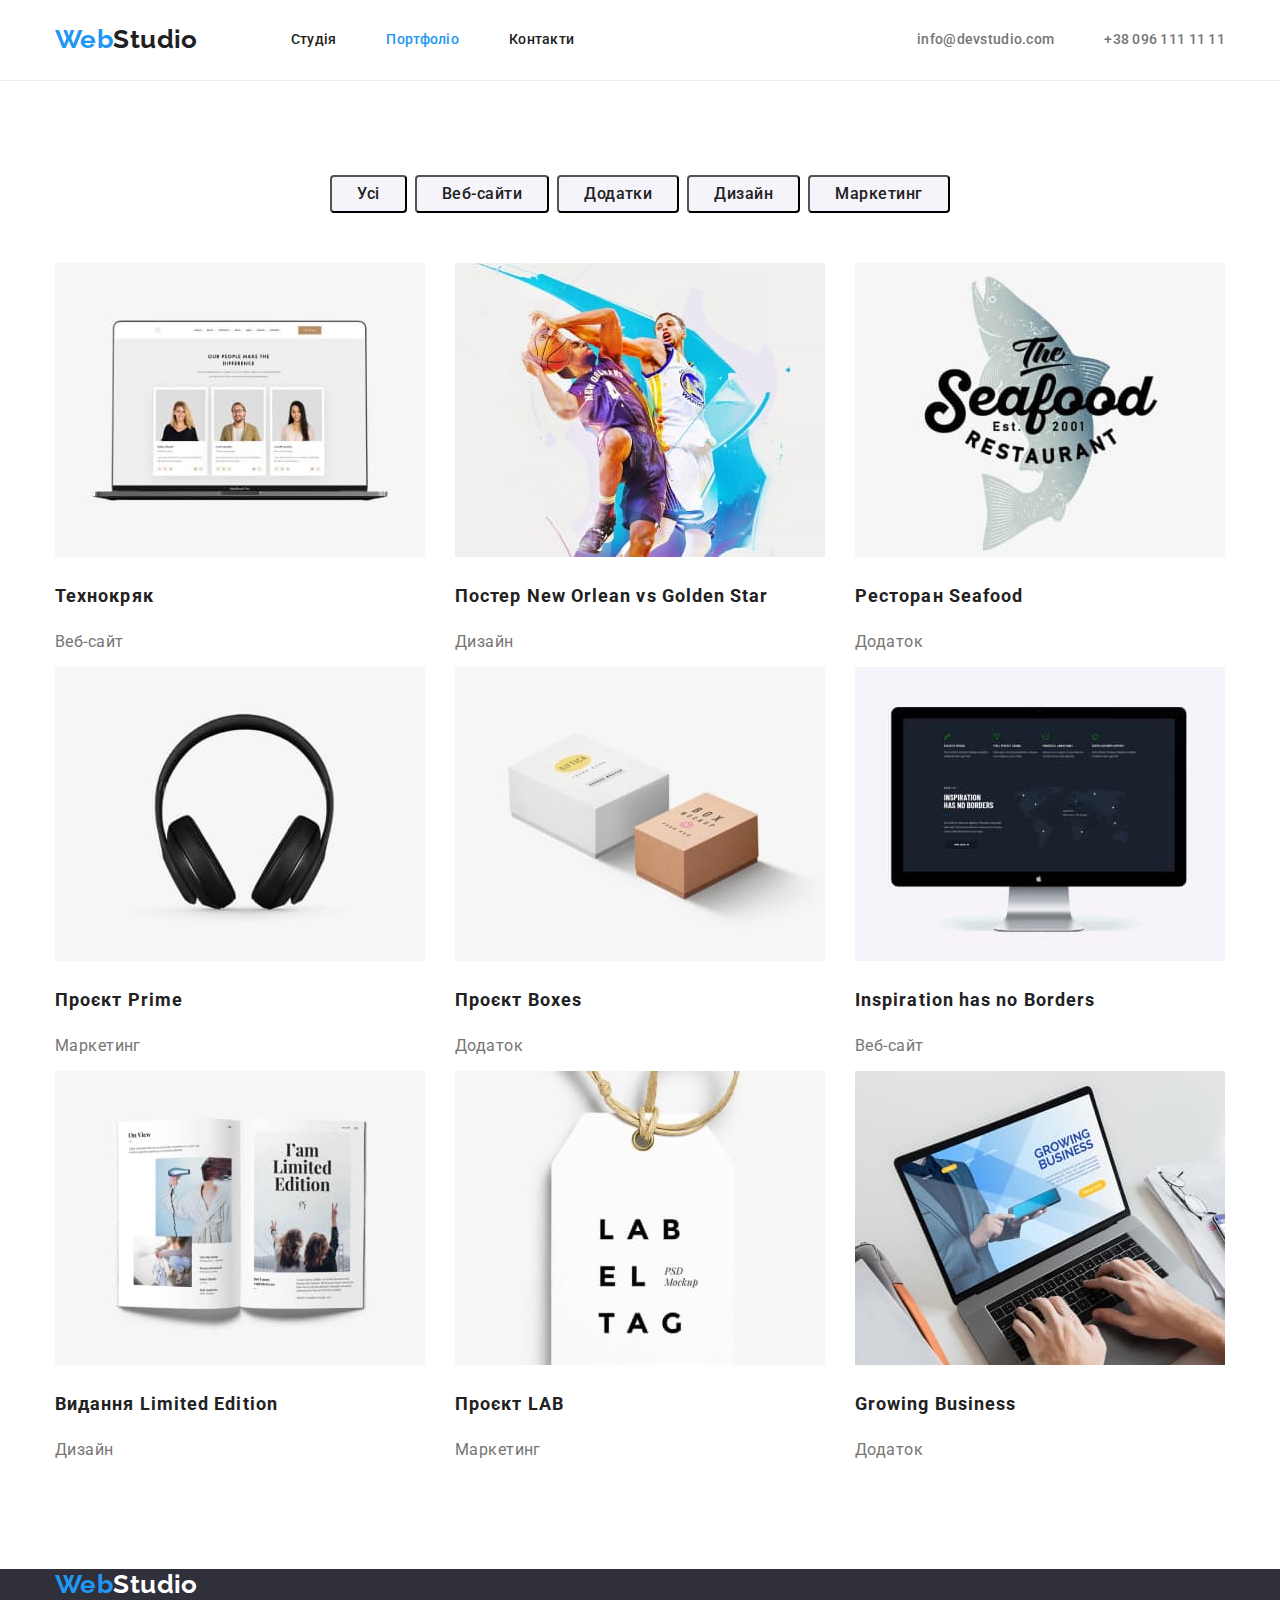
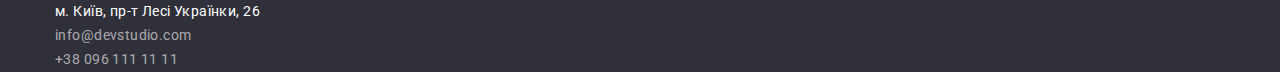
==== commit d862b2e8: "almost done" ====
--- a/portfolio.html
+++ b/portfolio.html
@@ -39,34 +39,34 @@
         <div class="container">
           <h1 class="visually-hidden">Наше портфоліо</h1>
           <ul class="list list-filters">
-            <li>
+            <li class="filters-item">
               <button type="button" class="button-portfolio">
                 <span class="btn-text-portfolio">Усі</span>
               </button>
             </li>
-            <li>
+            <li class="filters-item">
               <button type="button" class="button-portfolio">
                 <span class="btn-text-portfolio">Веб-сайти</span>
               </button>
             </li>
-            <li>
+            <li class="filters-item">
               <button type="button" class="button-portfolio">
                 <span class="btn-text-portfolio">Додатки</span>
               </button>
             </li>
-            <li>
+            <li class="filters-item">
               <button type="button" class="button-portfolio">
                 <span class="btn-text-portfolio">Дизайн</span>
               </button>
             </li>
-            <li>
+            <li class="filters-item">
               <button type="button" class="button-portfolio">
                 <span class="btn-text-portfolio">Маркетинг</span>
               </button>
             </li>
           </ul>
           <ul class="portfolio-list list">
-            <li>
+            <li class = "portfolio-element">
               <img
                 src="./images/portfolio-1.jpg"
                 alt="Зображення першого проєкту"
@@ -76,7 +76,7 @@
               <h3 class="portfolio-header">Технокряк</h3>
               <p class="content-portfolio">Веб-сайт</p>
             </li>
-            <li>
+            <li class = "portfolio-element">
               <img
                 src="./images/portfolio-2.jpg"
                 alt="Зображення другого проєкту"
@@ -86,7 +86,7 @@
               <h3 class="portfolio-header">Постер New Orlean vs Golden Star</h3>
               <p class="content-portfolio">Дизайн</p>
             </li>
-            <li>
+            <li class = "portfolio-element">
               <img
                 src="./images/portfolio-3.jpg"
                 alt="Зображення третього проєкту"
@@ -96,7 +96,7 @@
               <h3 class="portfolio-header">Ресторан Seafood</h3>
               <p class="content-portfolio">Додаток</p>
             </li>
-            <li>
+            <li class = "portfolio-element">
               <img
                 src="./images/portfolio-4.jpg"
                 alt="Зображення четвертого проєкту"
@@ -106,7 +106,7 @@
               <h3 class="portfolio-header">Проєкт Prime</h3>
               <p class="content-portfolio">Маркетинг</p>
             </li>
-            <li>
+            <li class = "portfolio-element">
               <img
                 src="./images/portfolio-5.jpg"
                 alt="Зображення п'ятого проєкту"
@@ -116,7 +116,7 @@
               <h3 class="portfolio-header">Проєкт Boxes</h3>
               <p class="content-portfolio">Додаток</p>
             </li>
-            <li>
+            <li class = "portfolio-element">
               <img
                 src="./images/portfolio-6.jpg"
                 alt="Зображення шостого проєкту"
@@ -126,7 +126,7 @@
               <h3 class="portfolio-header">Inspiration has no Borders</h3>
               <p class="content-portfolio">Веб-сайт</p>
             </li>
-            <li>
+            <li class = "portfolio-element">
               <img
                 src="./images/portfolio-7.jpg"
                 alt="Зображення сьомого проєкту"
@@ -136,7 +136,7 @@
               <h3 class="portfolio-header">Видання Limited Edition</h3>
               <p class="content-portfolio">Дизайн</p>
             </li>
-            <li>
+            <li class = "portfolio-element">
               <img
                 src="./images/portfolio-8.jpg"
                 alt="Зображення восьмого проєкту"
@@ -146,7 +146,7 @@
               <h3 class="portfolio-header">Проєкт LAB</h3>
               <p class="content-portfolio">Маркетинг</p>
             </li>
-            <li>
+            <li class = "portfolio-element">
               <img
                 src="./images/portfolio-9.jpg"
                 alt="Зображення девятого проєкту"
--- a/css/styles.css
+++ b/css/styles.css
@@ -28,9 +28,11 @@
 }
 .container {
   width: 100%;
-  margin: 0 auto;
+  margin-left: auto;
+  margin-right: auto;
   width: 1200px;
-  padding: 0 15px;
+  padding-left: 15px;
+  padding-right: 15px;
 }
 .section-title {
   margin-top: 0;
@@ -224,12 +226,19 @@
   display: block;
 }
 /*сторінка портфоліо*/
-.portfolio-image {
-  margin-bottom: 20px;
-  display: block;
-}
 .portfolio-list .list {
   color: var(--H-and-header);
+}
+.portfolio-list {
+  display: flex;
+  flex-wrap: wrap;
+}
+.portfolio-element {
+  width: 370px;
+  margin-right: 30px;
+}
+.portfolio-element:nth-child(3n) {
+  margin-right: 0;
 }
 .button-portfolio {
   padding: 6px 25px;
@@ -260,18 +269,18 @@
   line-height: 2;
   letter-spacing: 0.06em;
   color: var(--H-and-header);
-  margin-top: 0;
-  margin-bottom: 4px;
-  background-color: tomato;
 }
 .content-portfolio {
   font-size: 16px;
   line-height: 1.19;
-  margin-top: 0;
-  margin-bottom: 20px;
 }
 .list-filters {
-  margin-bottom: 34px;
+  display: flex;
+  justify-content: center;
+  margin-bottom: 50px;
+}
+.list-filters .filters-item + .filters-item {
+  margin-left: 8px;
 }
 /*footer*/
 /*контакти*/
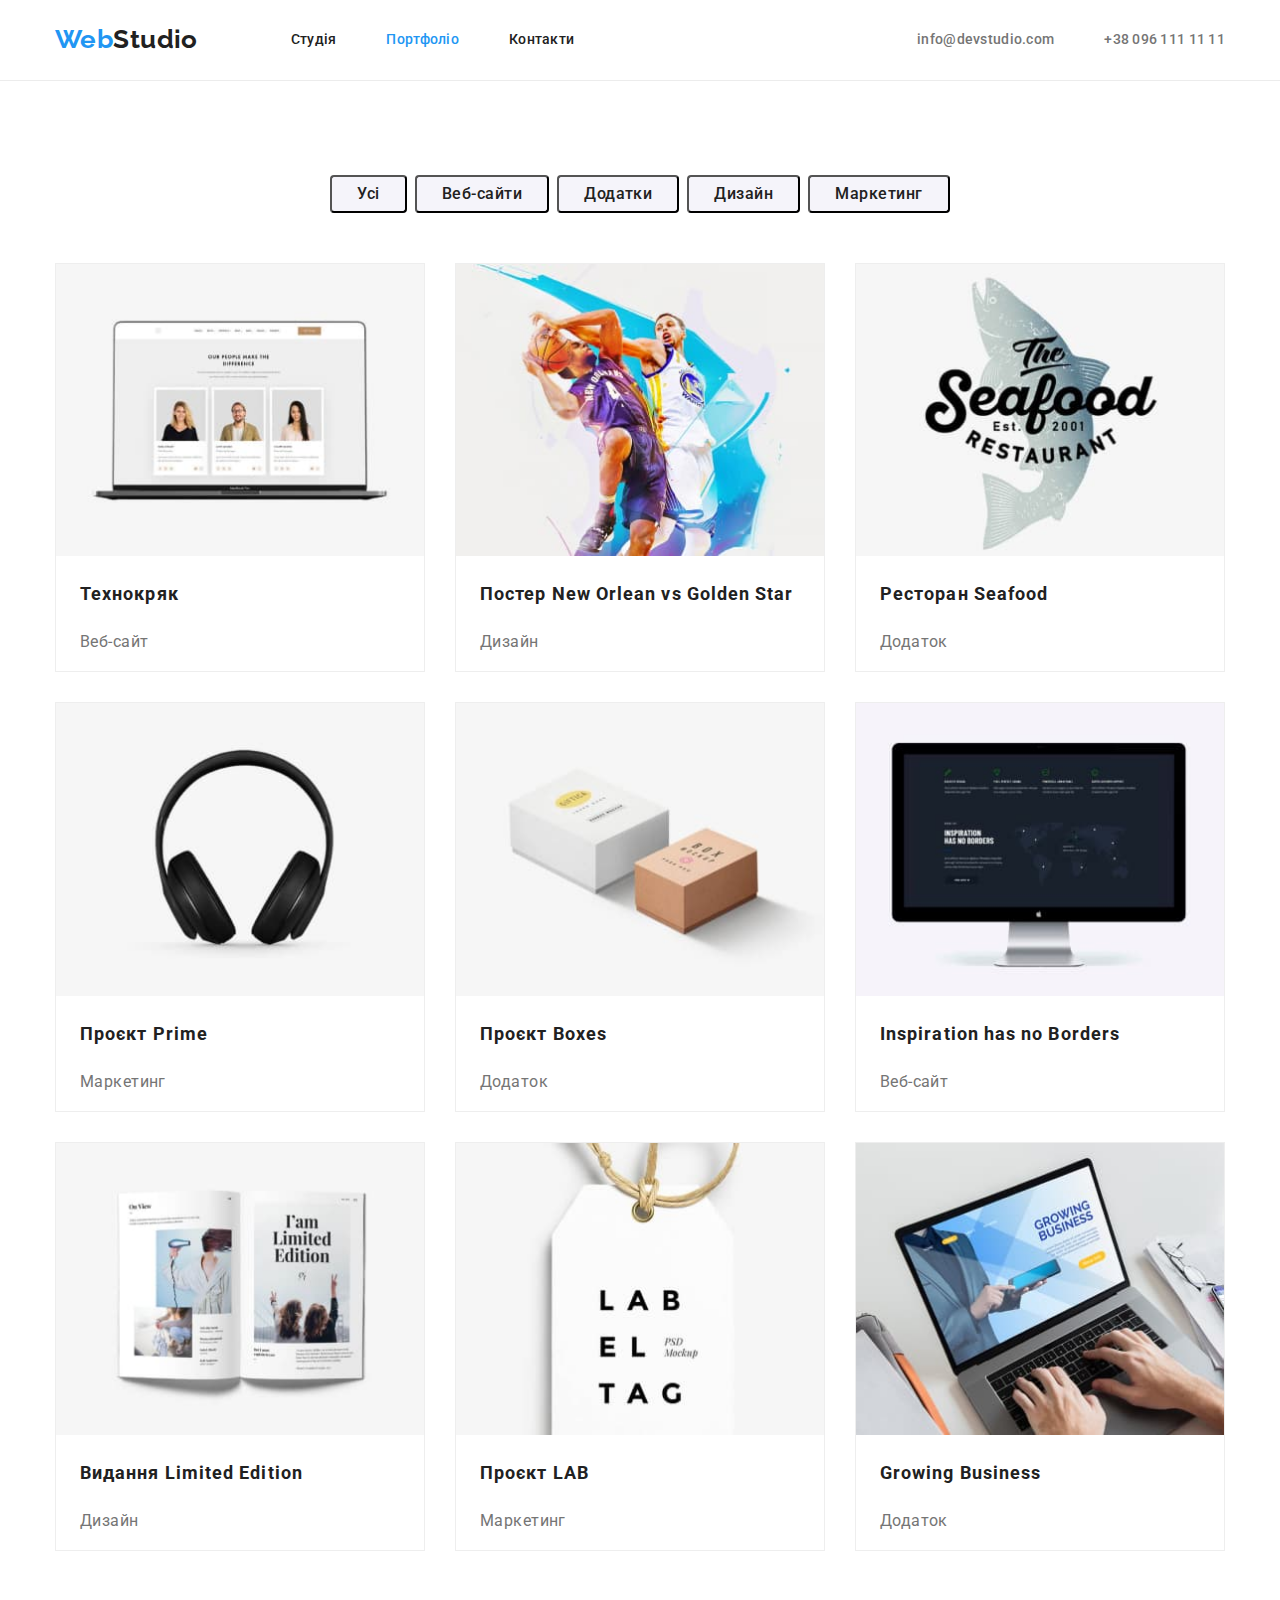
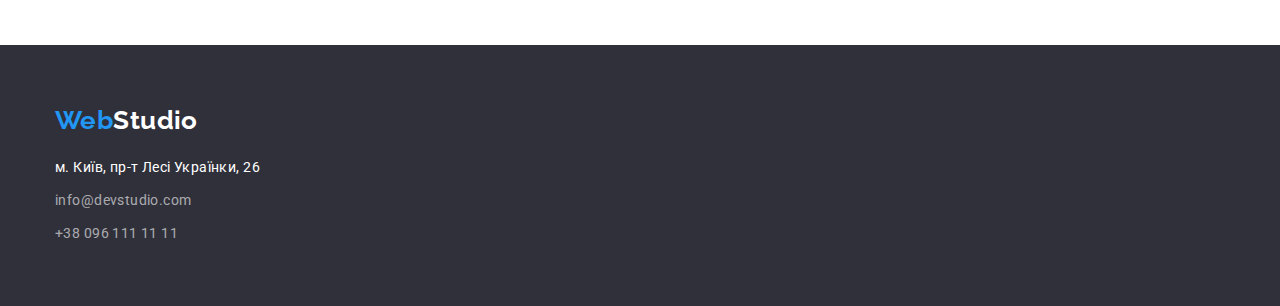
==== commit ee1e6135: "final2" ====
--- a/portfolio.html
+++ b/portfolio.html
@@ -166,7 +166,7 @@
         <a href="./index.html" class="logo-footer"> <span class="web-color">Web</span>Studio </a>
         <address class="no-italic">
           <ul class="footer-nav">
-            <li>
+            <li class="footer-item">
               <a
                 href="https://goo.gl/maps/CPtrU1FHBa2aNyZL9"
                 target="_blank"
@@ -176,10 +176,10 @@
                 м. Київ, пр-т Лесі Українки, 26
               </a>
             </li>
-            <li>
+            <li class="footer-item">
               <a href="mailto:info@devstudio.com" class="footer-contact">info@devstudio.com</a>
             </li>
-            <li><a href="tel:+380961111111" class="footer-contact phone">+38 096 111 11 11</a></li>
+            <li class="footer-item"><a href="tel:+380961111111" class="footer-contact phone">+38 096 111 11 11</a></li>
           </ul>
         </address>
       </div>
--- a/css/styles.css
+++ b/css/styles.css
@@ -60,6 +60,7 @@
   color: var(--background-color);
   background-color: var(--logo-and-hover);
   cursor: pointer;
+  margin-bottom: 200px;
 }
 .button:hover,
 .button:focus {
@@ -93,14 +94,15 @@
   text-align: center;
 }
 .hero-text {
-  margin-top: 0;
-  margin-bottom: 40;
+  padding-top: 200px;
+  margin-top: 0;
+  margin-bottom: 30px;
   font-weight: 900;
   font-size: 44px;
   line-height: 1.5;
   text-transform: uppercase;
   color: var(--background-color);
-
+  display: block;
   /* background-color: tomato; */
 }
 /*логотип сайта*/
@@ -204,6 +206,9 @@
   background-color: var(--background-color);
   width: 270px;
   height: 368px;
+  box-shadow: 0px 1px 3px rgba(0, 0, 0, 0.12), 0px 1px 1px rgba(0, 0, 0, 0.14),
+    0px 2px 1px rgba(0, 0, 0, 0.2);
+  border-radius: 0px 0px 4px 4px;
 }
 .team-header {
   margin-top: 0;
@@ -220,6 +225,11 @@
   font-size: 16px;
   line-height: 1.19;
   text-align: center;
+}
+img {
+  display: block;
+  max-width: 100%;
+  height: auto;
 }
 .team-image {
   margin-bottom: 30px;
@@ -234,11 +244,18 @@
   flex-wrap: wrap;
 }
 .portfolio-element {
-  width: 370px;
+  width: calc((100% - 60px) / 3);
   margin-right: 30px;
+  margin-bottom: 30px;
+  /* width: 370px;
+   */
+  border: 1px solid #eeeeee;
 }
 .portfolio-element:nth-child(3n) {
   margin-right: 0;
+}
+.portfolio-element:nth-last-child(-n + 3) {
+  margin-bottom: 0;
 }
 .button-portfolio {
   padding: 6px 25px;
@@ -270,6 +287,18 @@
   letter-spacing: 0.06em;
   color: var(--H-and-header);
 }
+.portfolio-header {
+  margin-top: 20px;
+  margin-right: 24px;
+  margin-bottom: 20px;
+  margin-left: 24px;
+}
+.content-portfolio {
+  margin-top: 20px;
+  margin-right: 24px;
+  margin-bottom: 20px;
+  margin-left: 24px;
+}
 .content-portfolio {
   font-size: 16px;
   line-height: 1.19;
@@ -289,6 +318,7 @@
   /* padding: 60px 0; */
 }
 .logo-footer {
+  padding-top: 60px;
   margin-top: 0px;
   margin-bottom: 20px;
   color: var(--background-color);
@@ -297,15 +327,22 @@
   font-size: 26px;
   line-height: 1.19;
   text-decoration: none;
+  display: block;
 }
 .footer-nav {
   list-style: none;
   padding: 0;
   margin: 0;
 }
+.footer-item {
+  margin-top: 0;
+  margin-bottom: 9px;
+}
+.footer-item:last-child {
+  padding-bottom: 60px;
+  margin-bottom: 0px;
+}
 .google-adress {
-  padding-top: 0;
-  padding-bottom: 9px;
   line-height: 1.71;
   color: var(--background-color);
   text-decoration: none;
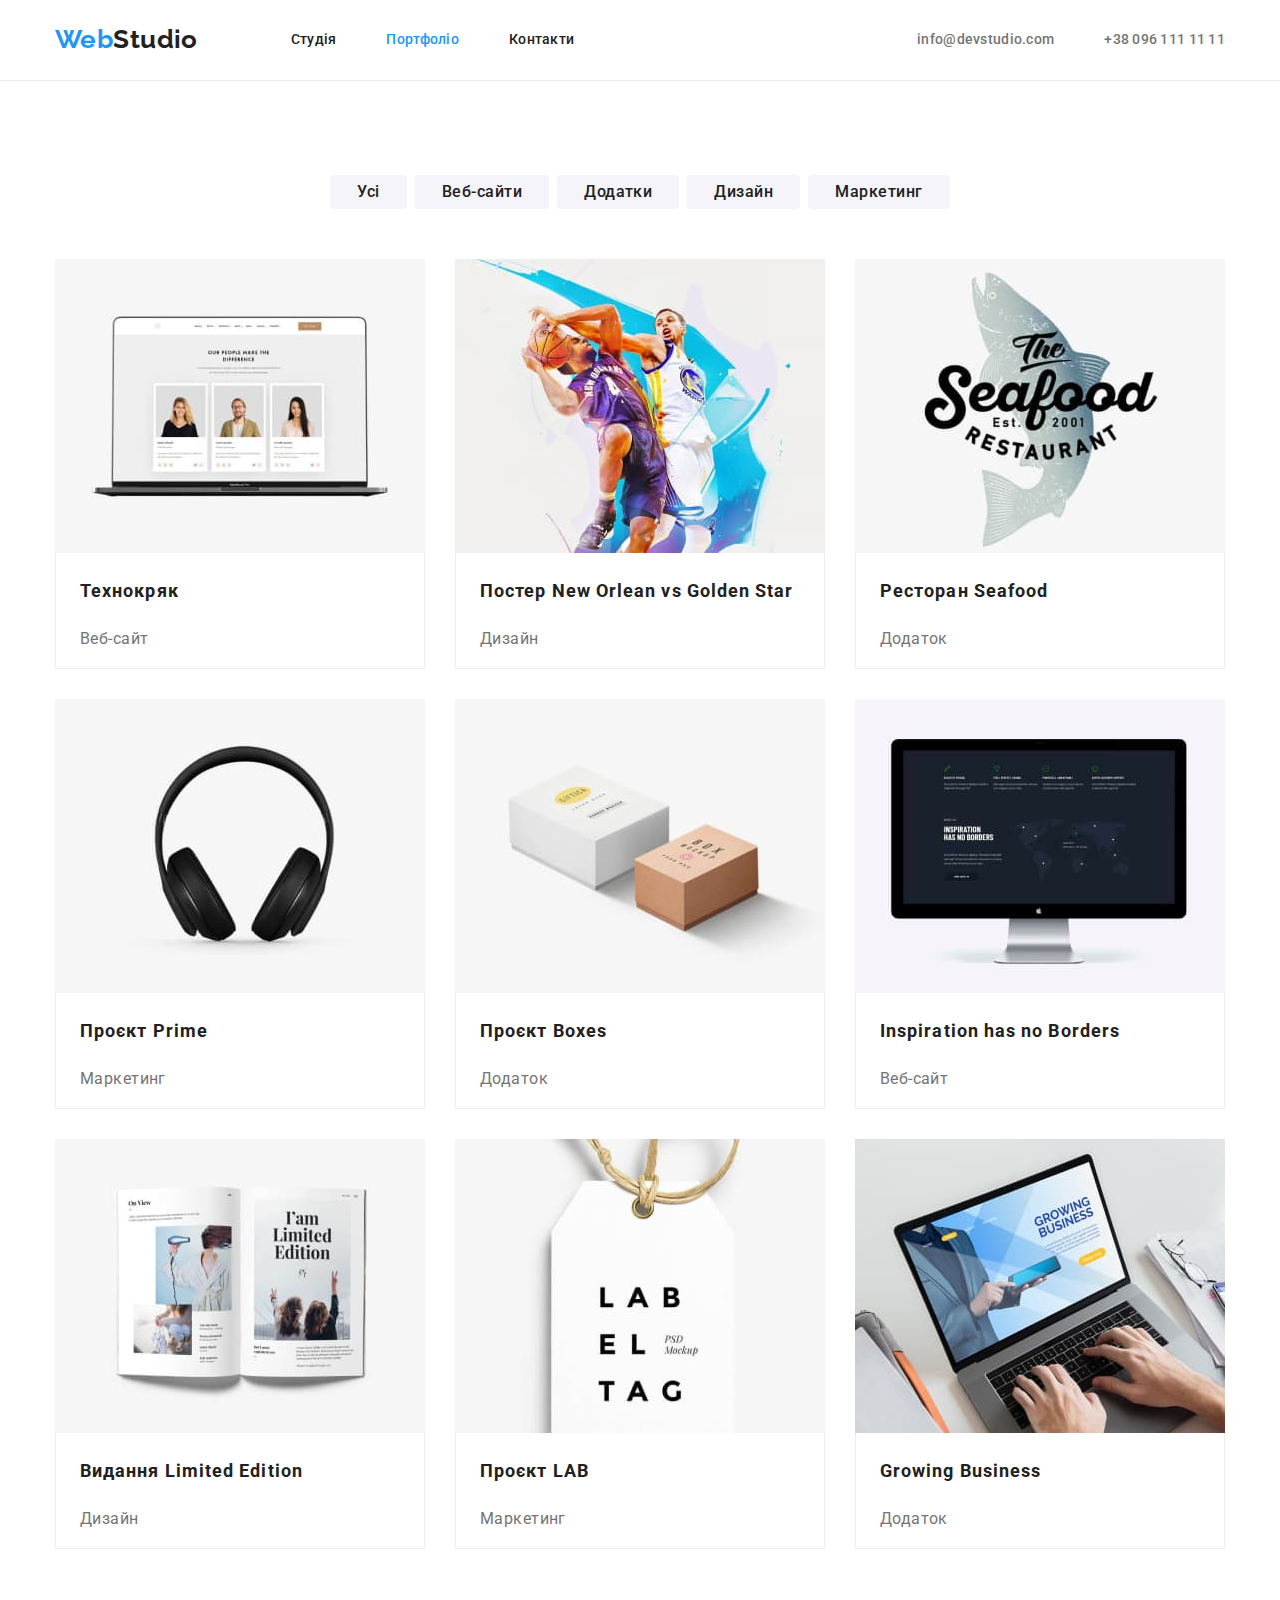
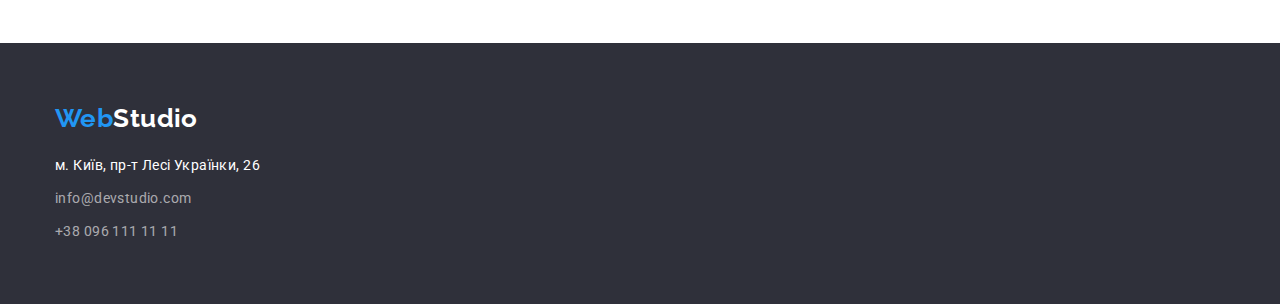
==== commit 88d1bb35: "final4" ====
--- a/portfolio.html
+++ b/portfolio.html
@@ -29,8 +29,12 @@
           </ul>
         </nav>
         <ul class="contact-nav list">
-          <li class="item-contact"><a href="mailto:info@devstudio.com" class="link-contact">info@devstudio.com</a></li>
-          <li class="item-contact"><a href="tel:+380961111111" class="link-contact">+38 096 111 11 11</a></li>
+          <li class="item-contact">
+            <a href="mailto:info@devstudio.com" class="link-contact">info@devstudio.com</a>
+          </li>
+          <li class="item-contact">
+            <a href="tel:+380961111111" class="link-contact">+38 096 111 11 11</a>
+          </li>
         </ul>
       </div>
     </header>
@@ -66,95 +70,113 @@
             </li>
           </ul>
           <ul class="portfolio-list list">
-            <li class = "portfolio-element">
+            <li class="portfolio-element">
               <img
                 src="./images/portfolio-1.jpg"
                 alt="Зображення першого проєкту"
                 width="370"
                 class="portfolio-image"
               />
-              <h3 class="portfolio-header">Технокряк</h3>
-              <p class="content-portfolio">Веб-сайт</p>
-            </li>
-            <li class = "portfolio-element">
+              <div class="content-card">
+                <h3 class="portfolio-header">Технокряк</h3>
+                <p class="content-portfolio">Веб-сайт</p>
+              </div>
+            </li>
+            <li class="portfolio-element">
               <img
                 src="./images/portfolio-2.jpg"
                 alt="Зображення другого проєкту"
                 width="370"
                 class="portfolio-image"
               />
-              <h3 class="portfolio-header">Постер New Orlean vs Golden Star</h3>
-              <p class="content-portfolio">Дизайн</p>
-            </li>
-            <li class = "portfolio-element">
+              <div class="content-card">
+                <h3 class="portfolio-header">Постер New Orlean vs Golden Star</h3>
+                <p class="content-portfolio">Дизайн</p>
+              </div>
+            </li>
+            <li class="portfolio-element">
               <img
                 src="./images/portfolio-3.jpg"
                 alt="Зображення третього проєкту"
                 width="370"
                 class="portfolio-image"
               />
-              <h3 class="portfolio-header">Ресторан Seafood</h3>
-              <p class="content-portfolio">Додаток</p>
-            </li>
-            <li class = "portfolio-element">
+              <div class="content-card">
+                <h3 class="portfolio-header">Ресторан Seafood</h3>
+                <p class="content-portfolio">Додаток</p>
+              </div>
+            </li>
+            <li class="portfolio-element">
               <img
                 src="./images/portfolio-4.jpg"
                 alt="Зображення четвертого проєкту"
                 width="370"
                 class="portfolio-image"
               />
-              <h3 class="portfolio-header">Проєкт Prime</h3>
-              <p class="content-portfolio">Маркетинг</p>
-            </li>
-            <li class = "portfolio-element">
+              <div class="content-card">
+                <h3 class="portfolio-header">Проєкт Prime</h3>
+                <p class="content-portfolio">Маркетинг</p>
+              </div>
+            </li>
+            <li class="portfolio-element">
               <img
                 src="./images/portfolio-5.jpg"
                 alt="Зображення п'ятого проєкту"
                 width="370"
                 class="portfolio-image"
               />
-              <h3 class="portfolio-header">Проєкт Boxes</h3>
-              <p class="content-portfolio">Додаток</p>
-            </li>
-            <li class = "portfolio-element">
+              <div class="content-card">
+                <h3 class="portfolio-header">Проєкт Boxes</h3>
+                <p class="content-portfolio">Додаток</p>
+              </div>
+            </li>
+            <li class="portfolio-element">
               <img
                 src="./images/portfolio-6.jpg"
                 alt="Зображення шостого проєкту"
                 width="370"
                 class="portfolio-image"
               />
-              <h3 class="portfolio-header">Inspiration has no Borders</h3>
-              <p class="content-portfolio">Веб-сайт</p>
-            </li>
-            <li class = "portfolio-element">
+              <div class="content-card">
+                <h3 class="portfolio-header">Inspiration has no Borders</h3>
+                <p class="content-portfolio">Веб-сайт</p>
+              </div>
+            </li>
+            <li class="portfolio-element">
               <img
                 src="./images/portfolio-7.jpg"
                 alt="Зображення сьомого проєкту"
                 width="370"
                 class="portfolio-image"
               />
-              <h3 class="portfolio-header">Видання Limited Edition</h3>
-              <p class="content-portfolio">Дизайн</p>
-            </li>
-            <li class = "portfolio-element">
+              <div class="content-card">
+                <h3 class="portfolio-header">Видання Limited Edition</h3>
+                <p class="content-portfolio">Дизайн</p>
+              </div>
+            </li>
+            <li class="portfolio-element">
               <img
                 src="./images/portfolio-8.jpg"
                 alt="Зображення восьмого проєкту"
                 width="370"
                 class="portfolio-image"
               />
-              <h3 class="portfolio-header">Проєкт LAB</h3>
-              <p class="content-portfolio">Маркетинг</p>
-            </li>
-            <li class = "portfolio-element">
+              <div class="content-card">
+                <h3 class="portfolio-header">Проєкт LAB</h3>
+                <p class="content-portfolio">Маркетинг</p>
+              </div>
+            </li>
+            <li class="portfolio-element">
               <img
                 src="./images/portfolio-9.jpg"
                 alt="Зображення девятого проєкту"
                 width="370"
                 class="portfolio-image"
               />
-              <h3 class="portfolio-header">Growing Business</h3>
-              <p class="content-portfolio">Додаток</p>
+              <div class="content-card">
+                <h3 class="portfolio-header">Growing Business</h3>
+                <p class="content-portfolio">Додаток</p>
+              </div>
             </li>
           </ul>
         </div>
@@ -179,7 +201,9 @@
             <li class="footer-item">
               <a href="mailto:info@devstudio.com" class="footer-contact">info@devstudio.com</a>
             </li>
-            <li class="footer-item"><a href="tel:+380961111111" class="footer-contact phone">+38 096 111 11 11</a></li>
+            <li class="footer-item">
+              <a href="tel:+380961111111" class="footer-contact phone">+38 096 111 11 11</a>
+            </li>
           </ul>
         </address>
       </div>
--- a/css/styles.css
+++ b/css/styles.css
@@ -16,18 +16,31 @@
   font-size: 14px;
   letter-spacing: 0.03em;
 }
+h1,
+h2,
+h3,
+h4,
+h5,
+h6,
+p,
+ul {
+  margin: 0;
+  padding: 0;
+}
 /*загальні класи*/
 .section {
   padding-top: 94px;
   padding-bottom: 94px;
 }
+.our-features {
+  padding-bottom: 0px;
+}
 .list {
   list-style: none;
   padding: 0;
   margin: 0;
 }
 .container {
-  width: 100%;
   margin-left: auto;
   margin-right: auto;
   width: 1200px;
@@ -60,7 +73,6 @@
   color: var(--background-color);
   background-color: var(--logo-and-hover);
   cursor: pointer;
-  margin-bottom: 200px;
 }
 .button:hover,
 .button:focus {
@@ -92,9 +104,11 @@
 .hero {
   background: var(--background-color-secondary);
   text-align: center;
+  padding-top: 200px;
+  padding-bottom: 200px;
 }
 .hero-text {
-  padding-top: 200px;
+  width: 696px;
   margin-top: 0;
   margin-bottom: 30px;
   font-weight: 900;
@@ -103,6 +117,8 @@
   text-transform: uppercase;
   color: var(--background-color);
   display: block;
+    margin-right: auto;
+  margin-left: auto;
   /* background-color: tomato; */
 }
 /*логотип сайта*/
@@ -211,7 +227,7 @@
   border-radius: 0px 0px 4px 4px;
 }
 .team-header {
-  margin-top: 0;
+  margin-top: 30px;
   margin-bottom: 10px;
   color: var(--H-and-header);
   font-weight: 500;
@@ -221,7 +237,7 @@
 }
 .team-text {
   margin-top: 0;
-  margin-bottom: 30px;
+  padding-bottom: 30px;
   font-size: 16px;
   line-height: 1.19;
   text-align: center;
@@ -232,10 +248,18 @@
   height: auto;
 }
 .team-image {
-  margin-bottom: 30px;
   display: block;
 }
 /*сторінка портфоліо*/
+.content-card {
+  padding-top: 20px;
+  padding-right: 24px;
+  padding-bottom: 20px;
+  padding-left: 24px;
+  border-left: 1px solid #eeeeee;
+  border-right: 1px solid #eeeeee;
+  border-bottom: 1px solid #eeeeee;
+}
 .portfolio-list .list {
   color: var(--H-and-header);
 }
@@ -249,7 +273,7 @@
   margin-bottom: 30px;
   /* width: 370px;
    */
-  border: 1px solid #eeeeee;
+  /* border: 1px solid #eeeeee; */
 }
 .portfolio-element:nth-child(3n) {
   margin-right: 0;
@@ -260,12 +284,11 @@
 .button-portfolio {
   padding: 6px 25px;
   border-radius: 4px;
-  min-width: 73px;
-  min-height: 38px;
   background-color: var(--button-no-active);
   color: var(--H-and-header);
   cursor: pointer;
   text-align: center;
+  border-color: transparent;
 }
 .btn-text-portfolio {
   font-weight: 500;
@@ -288,16 +311,7 @@
   color: var(--H-and-header);
 }
 .portfolio-header {
-  margin-top: 20px;
-  margin-right: 24px;
   margin-bottom: 20px;
-  margin-left: 24px;
-}
-.content-portfolio {
-  margin-top: 20px;
-  margin-right: 24px;
-  margin-bottom: 20px;
-  margin-left: 24px;
 }
 .content-portfolio {
   font-size: 16px;
@@ -316,9 +330,10 @@
 .pidval {
   background-color: var(--background-color-secondary);
   /* padding: 60px 0; */
+  padding-top: 60px;
+  padding-bottom: 60px;
 }
 .logo-footer {
-  padding-top: 60px;
   margin-top: 0px;
   margin-bottom: 20px;
   color: var(--background-color);
@@ -339,7 +354,6 @@
   margin-bottom: 9px;
 }
 .footer-item:last-child {
-  padding-bottom: 60px;
   margin-bottom: 0px;
 }
 .google-adress {
